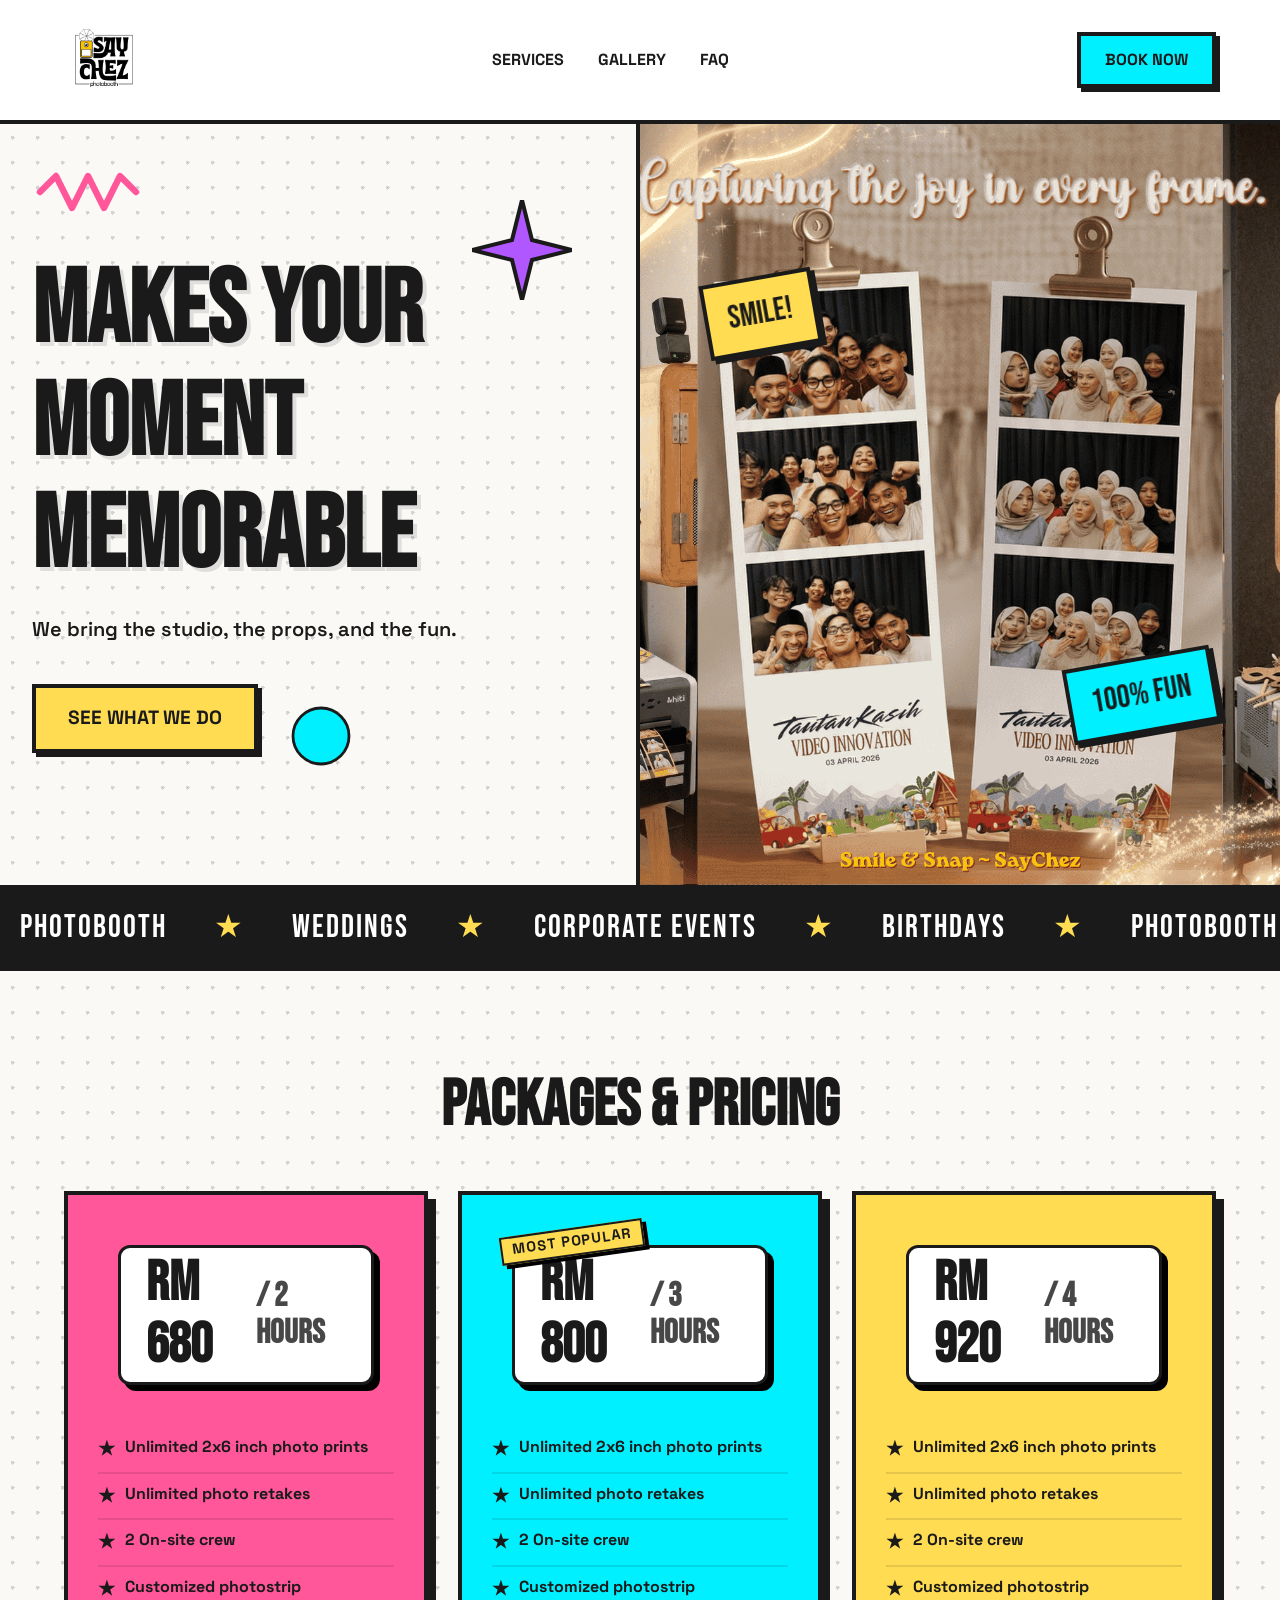
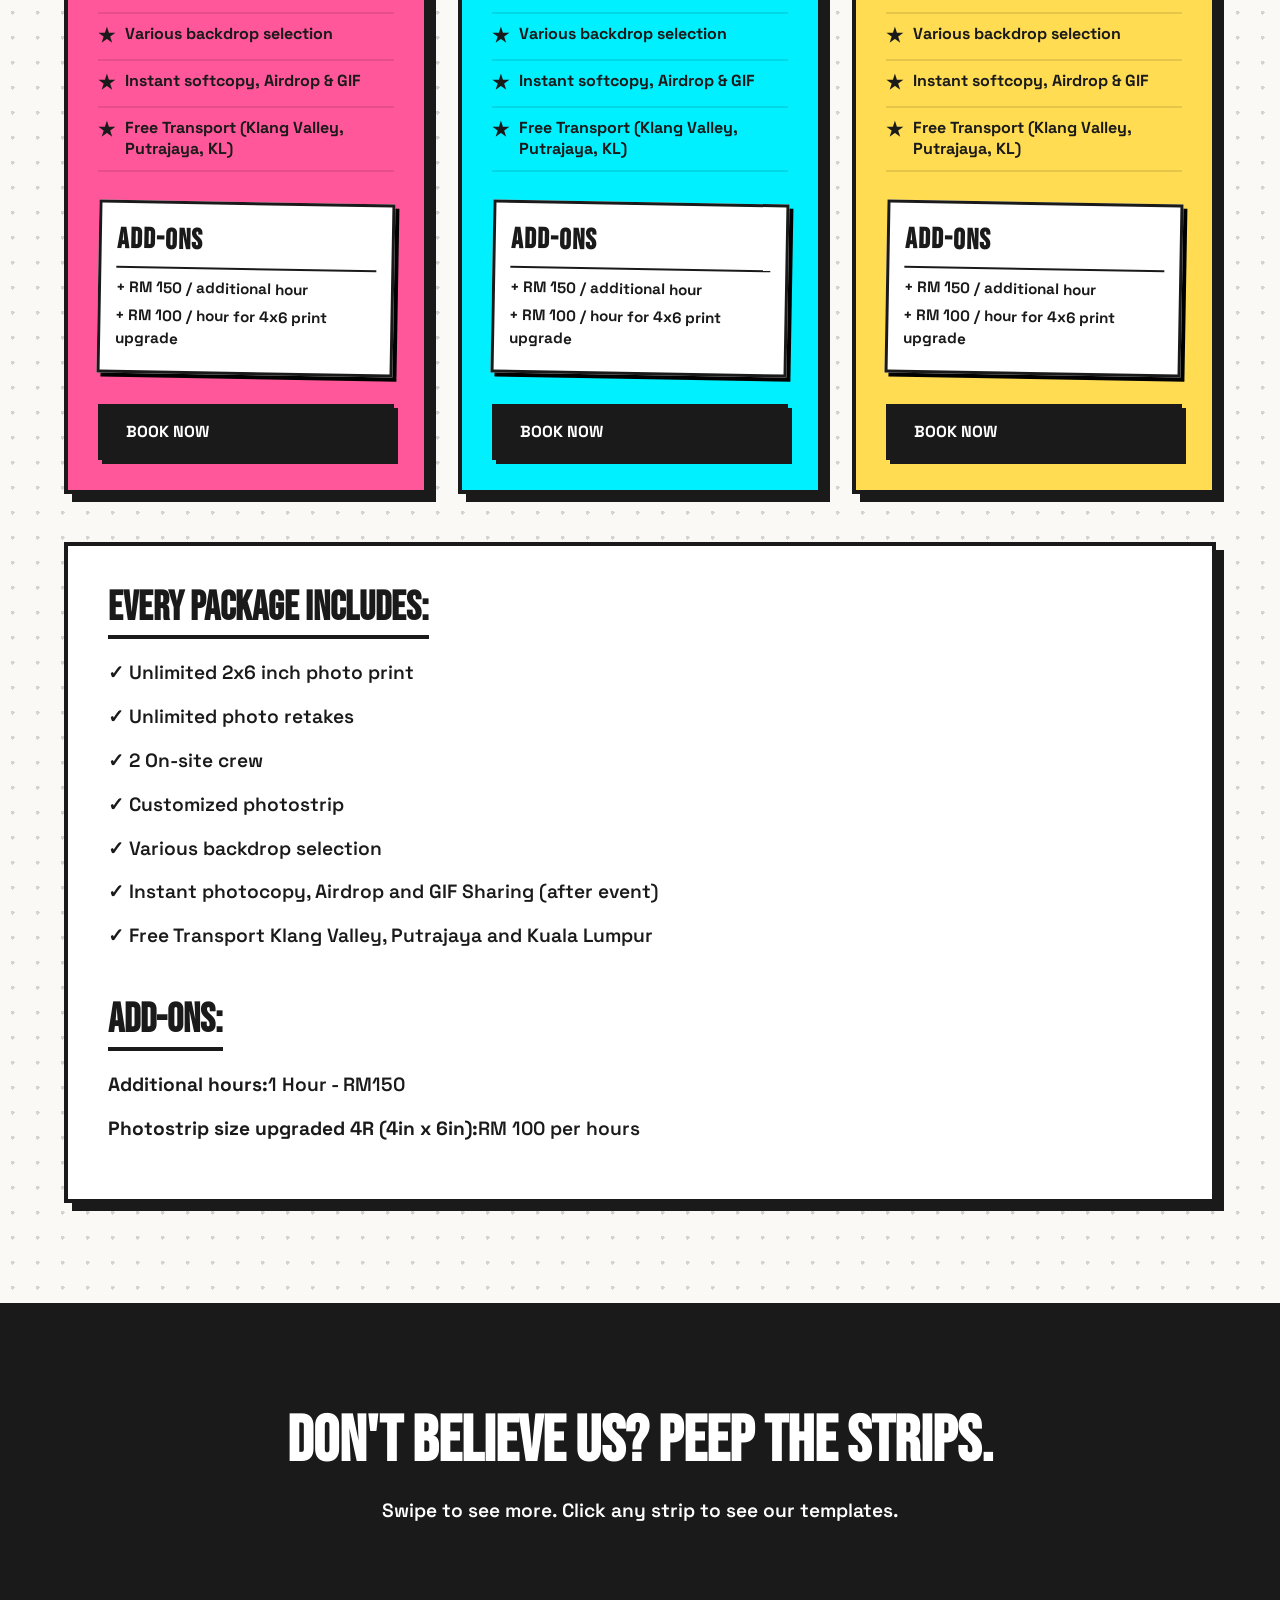
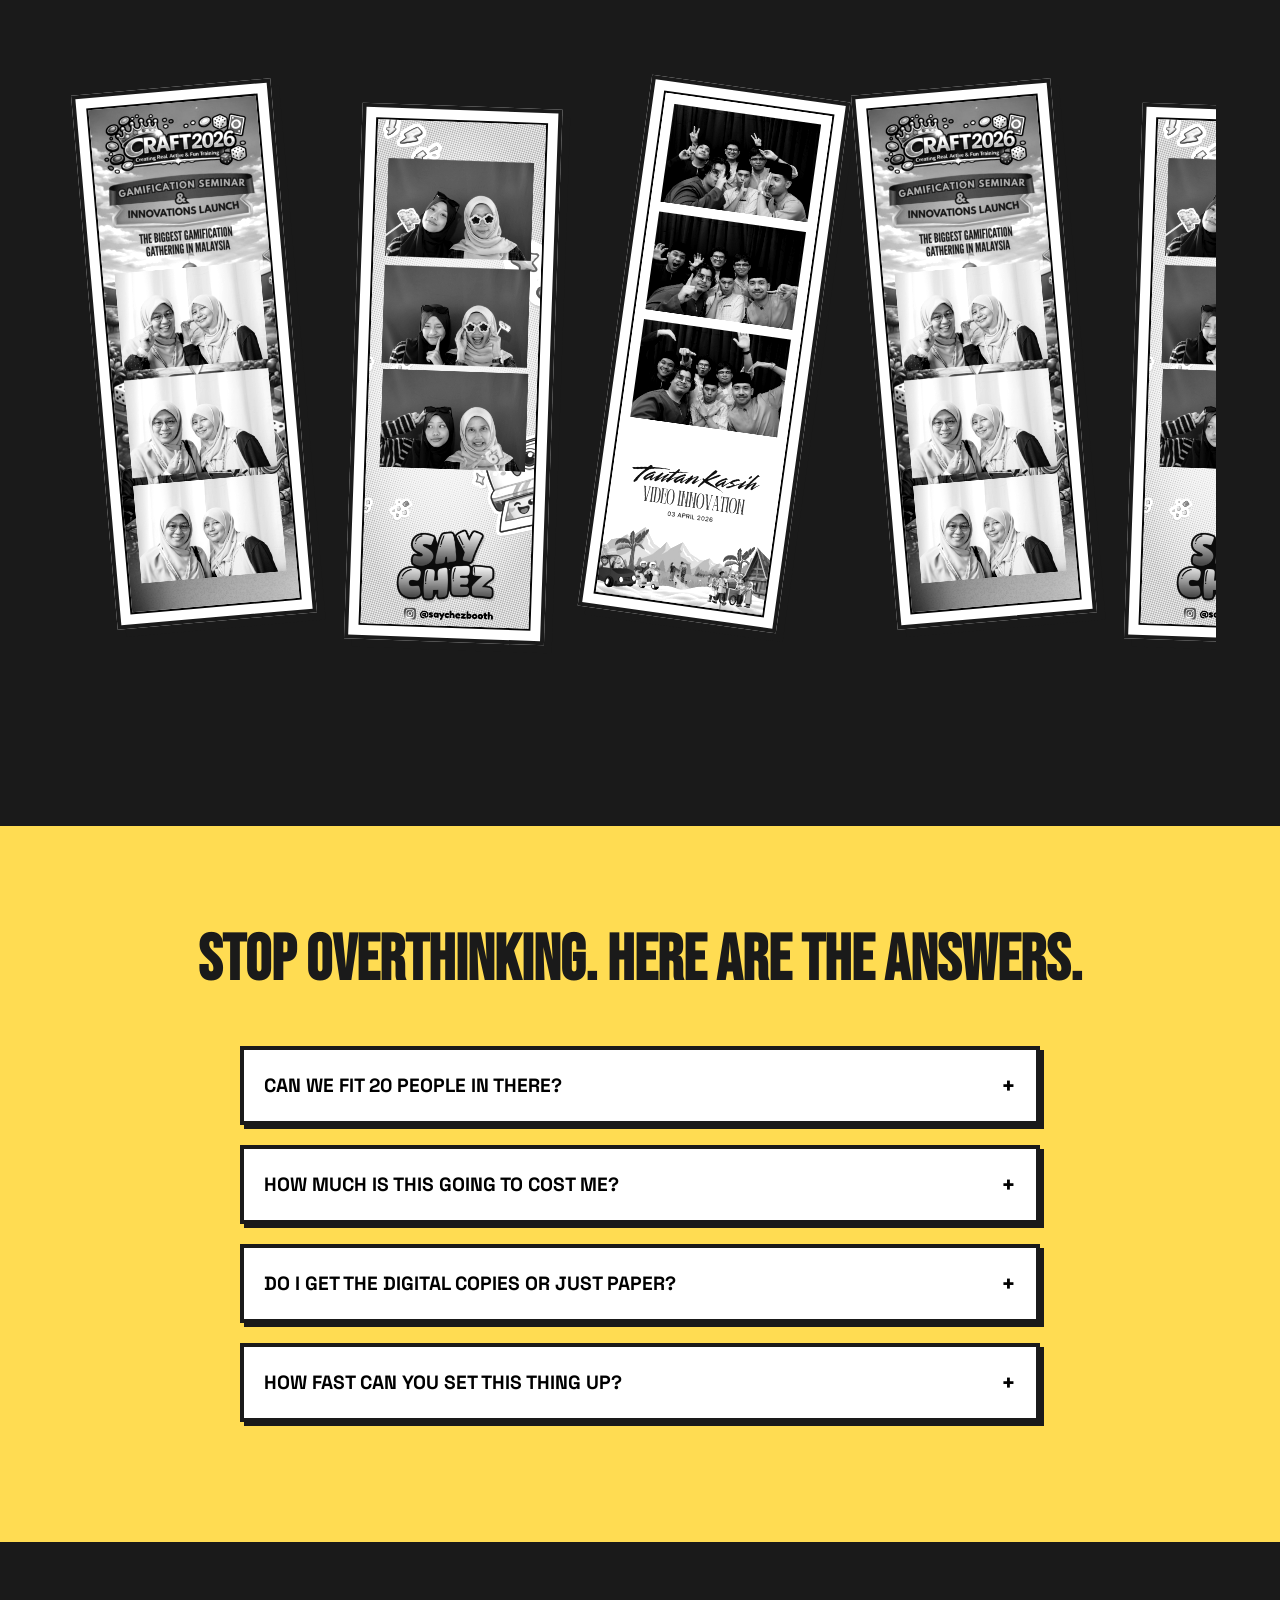
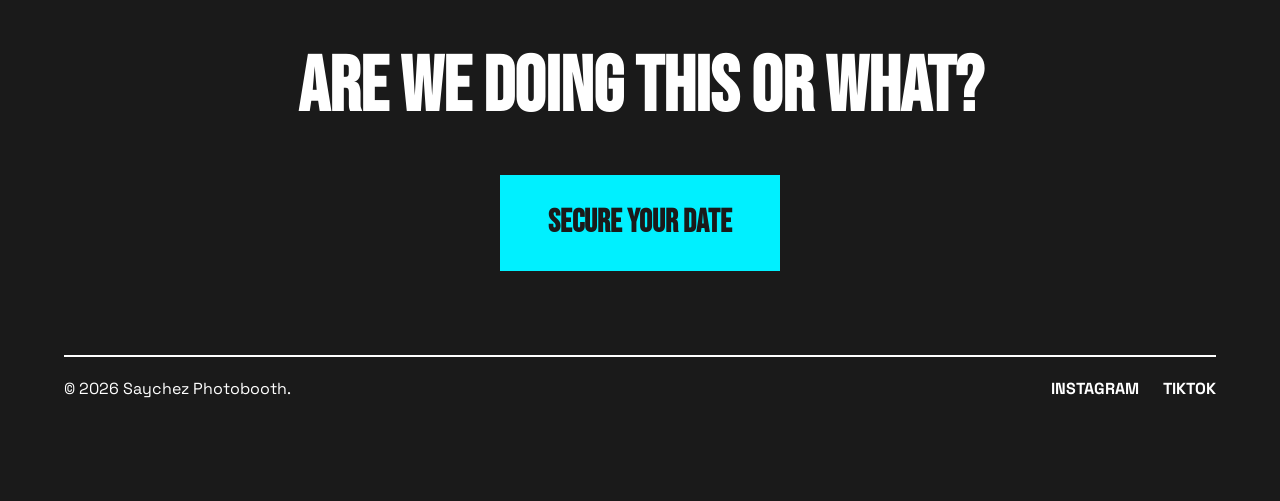
==== index.html @ a70ec05f "Add root index redirect for Netlify" ====
<!DOCTYPE html>
<html lang="en">
<head>
    <meta charset="UTF-8">
    <!-- Immediately redirects visitors to the portfolio folder -->
    <meta http-equiv="refresh" content="0; url=portfolio/index.html">
    <title>Saychez Photobooth</title>
</head>
<body>
    <script>
        // Fallback JavaScript redirect
        window.location.replace("portfolio/index.html");
    </script>
    <p>Redirecting to <a href="portfolio/index.html">Portfolio</a>...</p>
</body>
</html>
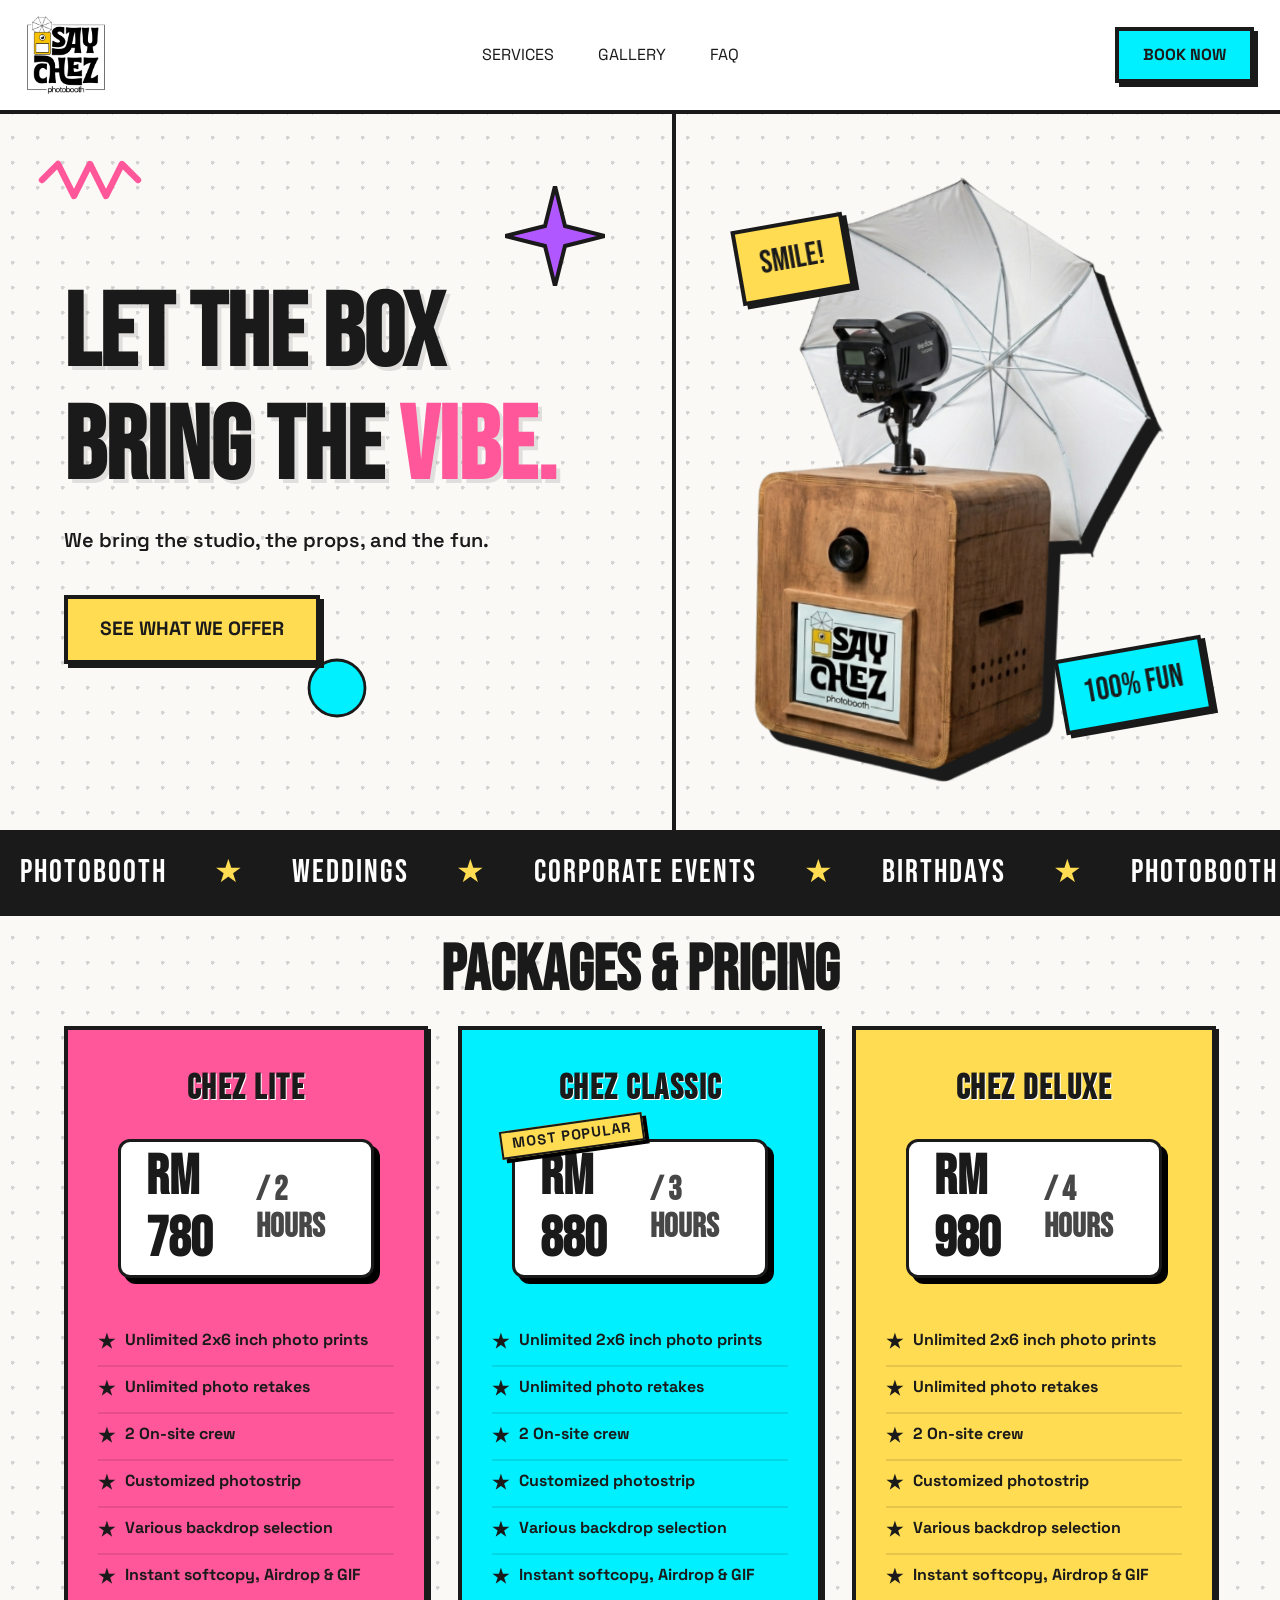
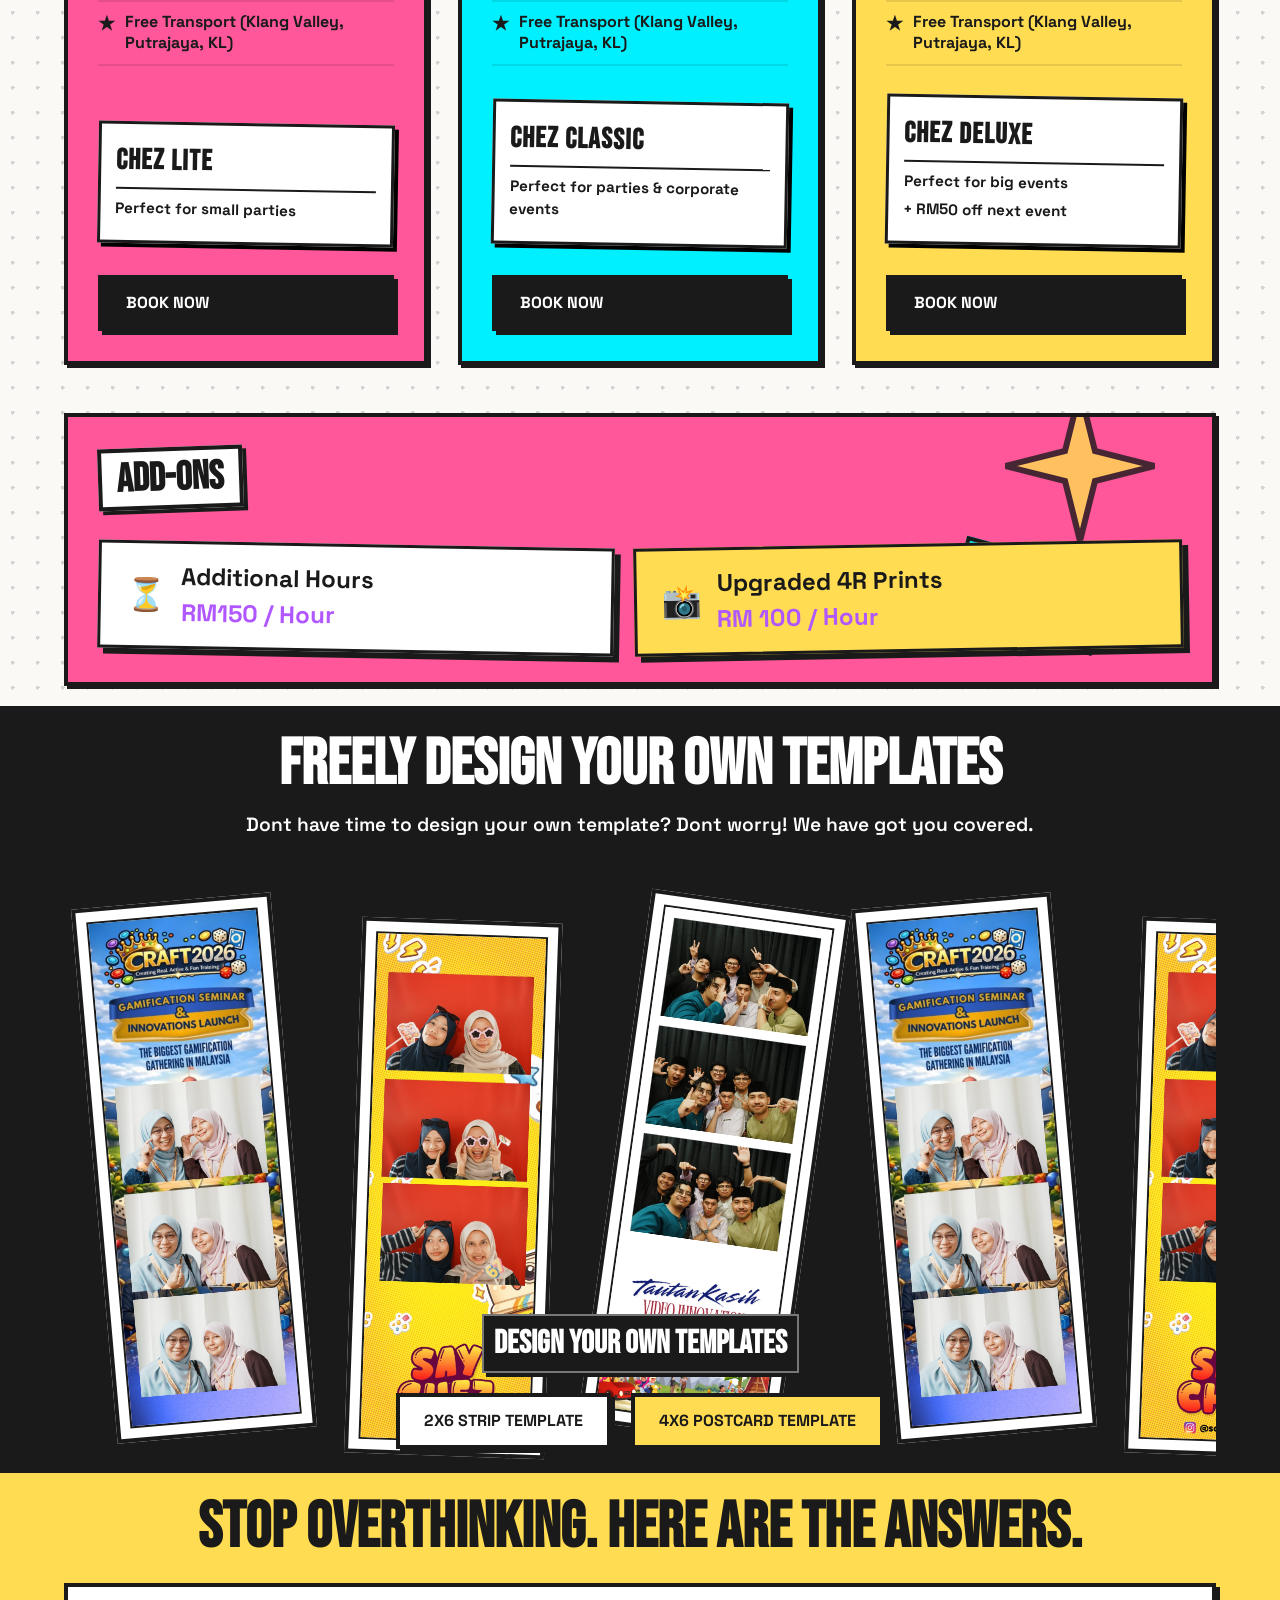
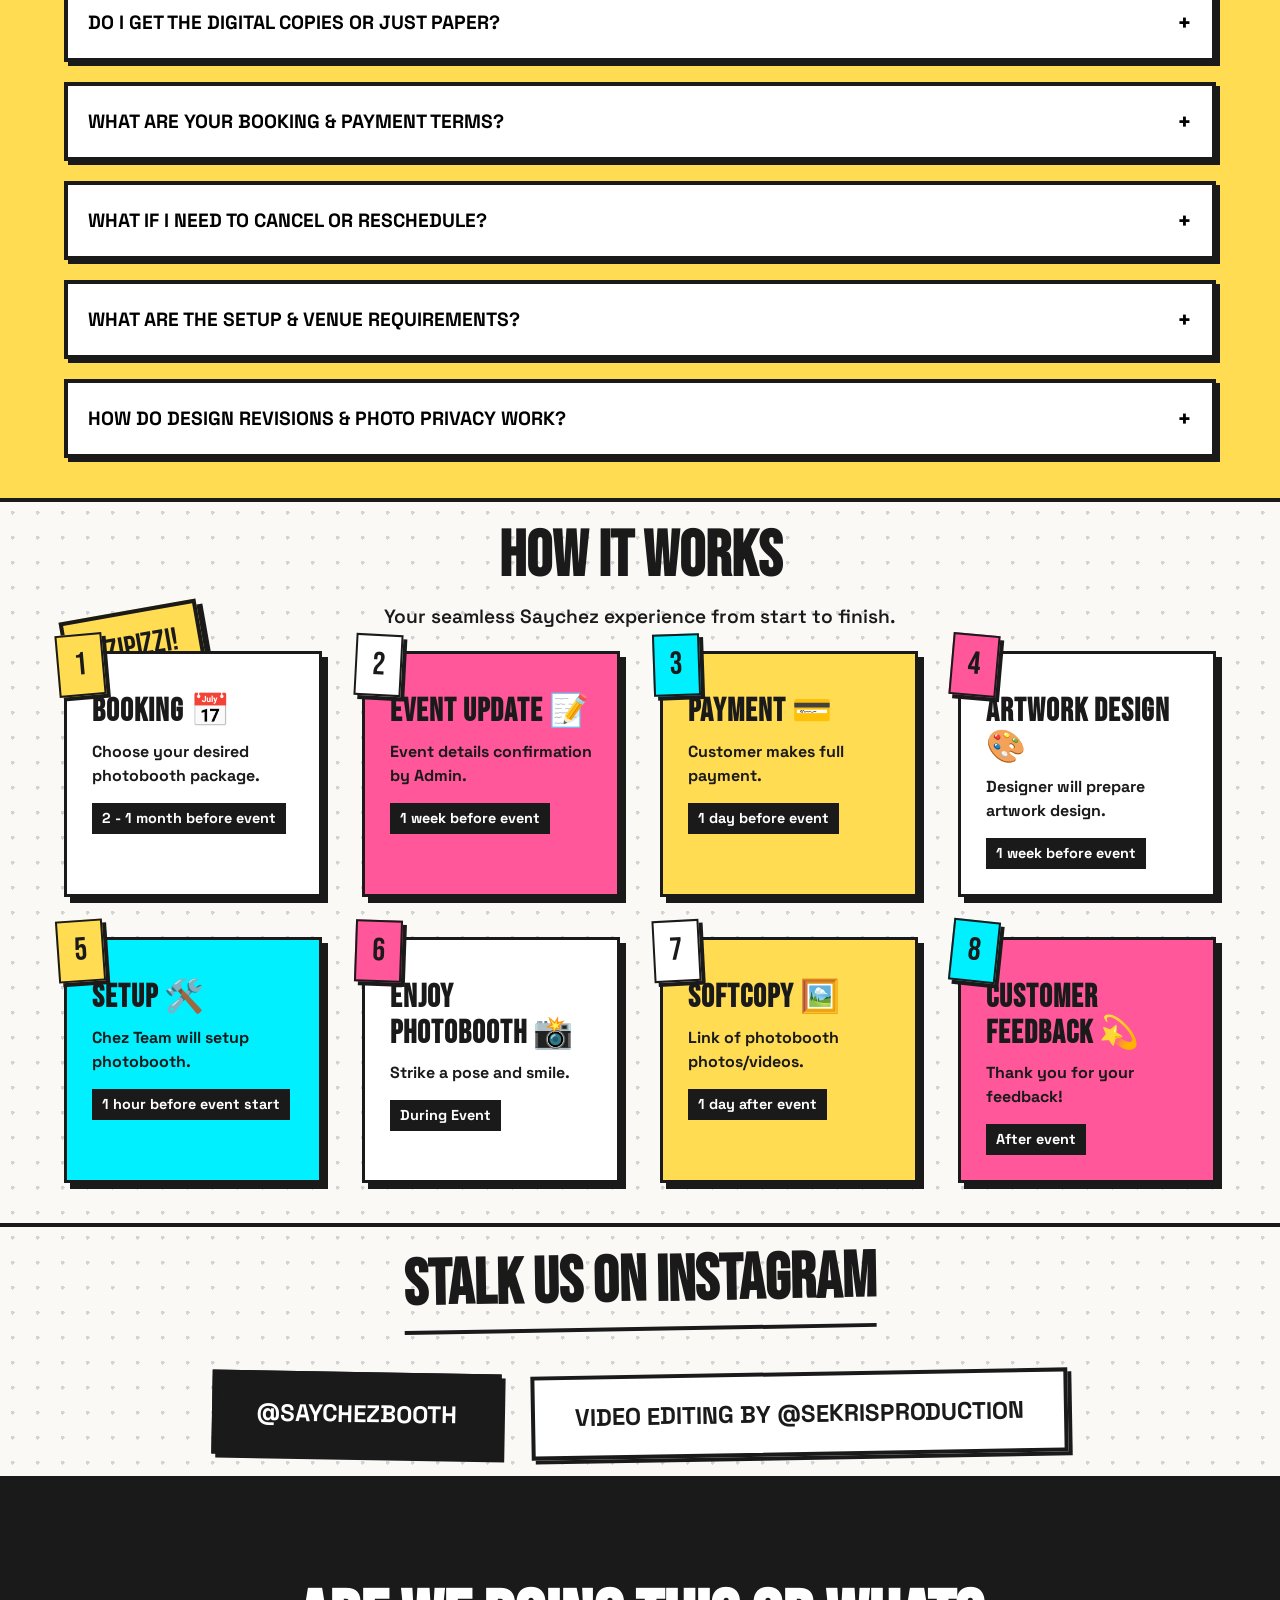
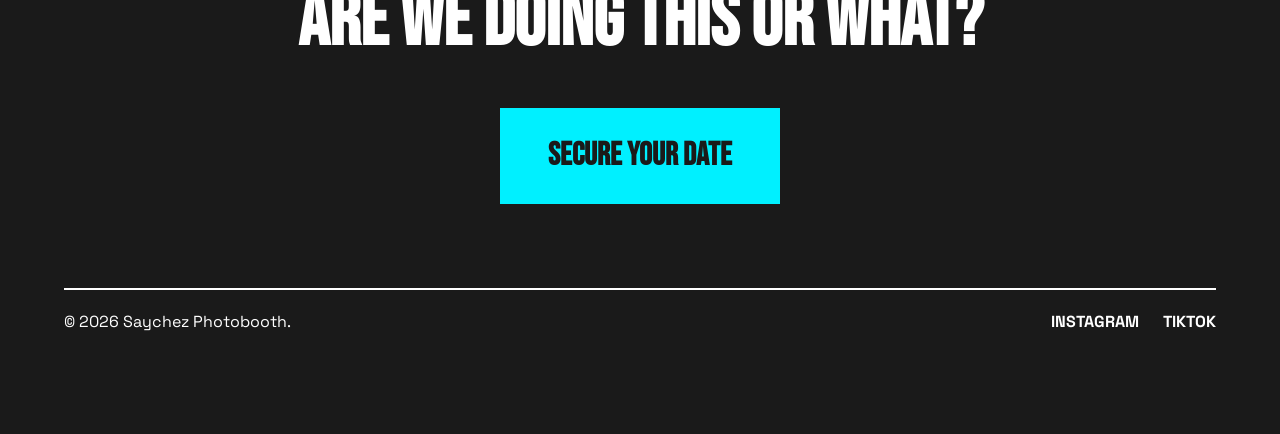
==== commit 929b4231: "Rename packages to Chez Lite/Classic/Deluxe, move portfolio to root, and update form paths" ====
--- a/index.html
+++ b/index.html
@@ -1,16 +1,501 @@
 <!DOCTYPE html>
 <html lang="en">
+
 <head>
     <meta charset="UTF-8">
-    <!-- Immediately redirects visitors to the portfolio folder -->
-    <meta http-equiv="refresh" content="0; url=portfolio/index.html">
-    <title>Saychez Photobooth</title>
+    <meta name="viewport" content="width=device-width, initial-scale=1.0">
+    <title>Saychez&nbsp;Photobooth</title>
+    <meta name="description" content="Saychez Photobooth - We bring the main character energy to your events.">
+    <link rel="stylesheet" href="styles.css">
+    <link rel="preconnect" href="https://fonts.googleapis.com">
+    <link rel="preconnect" href="https://fonts.gstatic.com" crossorigin>
+    <link href="https://fonts.googleapis.com/css2?family=Space+Grotesk:wght@400;600;700&family=Bebas+Neue&display=swap"
+        rel="stylesheet">
 </head>
+
 <body>
-    <script>
-        // Fallback JavaScript redirect
-        window.location.replace("portfolio/index.html");
-    </script>
-    <p>Redirecting to <a href="portfolio/index.html">Portfolio</a>...</p>
+
+    <!-- NAV -->
+    <nav class="navbar">
+        <a href="index.html" class="logo-link">
+            <img src="form/saychezlogo.png" alt="Saychez Logo" class="logo-img" style="width: 80px; height: auto;">
+        </a>
+        <div class="nav-links">
+            <a href="#services">SERVICES</a>
+            <a href="#gallery">GALLERY</a>
+            <a href="#faq">FAQ</a>
+        </div>
+        <a href="form/" class="btn btn-primary">BOOK NOW</a>
+    </nav>
+
+    <!-- HERO -->
+    <header class="hero">
+        <div class="hero-content">
+            <!-- Animated Vector Shapes -->
+            <svg class="floating-shape shape-star" viewBox="0 0 100 100" xmlns="http://www.w3.org/2000/svg">
+                <path d="M50 0 L60 40 L100 50 L60 60 L50 100 L40 60 L0 50 L40 40 Z" fill="#b057ff" stroke="#1a1a1a"
+                    stroke-width="4" />
+            </svg>
+            <svg class="floating-shape shape-circle" viewBox="0 0 100 100" xmlns="http://www.w3.org/2000/svg">
+                <circle cx="50" cy="50" r="40" fill="#00f0ff" stroke="#1a1a1a" stroke-width="4" />
+            </svg>
+            <svg class="floating-shape shape-zigzag" viewBox="0 0 150 50" xmlns="http://www.w3.org/2000/svg">
+                <path d="M10 25 L30 5 L50 45 L70 5 L90 45 L110 5 L130 25" fill="none" stroke="#ff579a" stroke-width="8"
+                    stroke-linejoin="round" stroke-linecap="round" />
+            </svg>
+
+            <h1 class="hero-title">LET THE BOX BRING THE <span style="color: var(--pink);">VIBE.</span></h1>
+            <p class="hero-subtitle">We bring the studio, the props, and the fun.</p>
+            <a href="#services" class="btn btn-large btn-yellow">SEE WHAT WE OFFER</a>
+        </div>
+        <div class="hero-image-container">
+            <img src="hero-booth.png?v=5" alt="Saychez Photobooth" class="hero-img">
+            <div class="sticker sticker-1">SMILE!</div>
+            <div class="sticker sticker-2">100% FUN</div>
+        </div>
+    </header>
+
+    <!-- MARQUEE -->
+    <div class="marquee-container">
+        <div class="marquee-track">
+            <span>PHOTOBOOTH</span>
+            <span class="star">★</span>
+            <span>WEDDINGS</span>
+            <span class="star">★</span>
+            <span>CORPORATE EVENTS</span>
+            <span class="star">★</span>
+            <span>BIRTHDAYS</span>
+            <span class="star">★</span>
+            <span>PHOTOBOOTH</span>
+            <span class="star">★</span>
+            <span>WEDDINGS</span>
+            <span class="star">★</span>
+            <span>CORPORATE EVENTS</span>
+            <span class="star">★</span>
+            <span>BIRTHDAYS</span>
+            <span class="star">★</span>
+        </div>
+    </div>
+
+    <!-- SERVICES -->
+    <section id="services" class="section">
+        <h2 class="section-title">PACKAGES & PRICING</h2>
+        <div class="services-grid">
+
+            <div class="card card-pink card-package reveal">
+                <div class="package-header" style="justify-content: center; flex-direction: column; align-items: center; margin-top: 10px;">
+                    <h3 style="font-family: 'Bebas Neue', sans-serif; font-size: 2.2rem; letter-spacing: 1.5px; margin-bottom: 10px; color: var(--black); text-shadow: 1px 1px 0px var(--white); text-transform: uppercase;">CHEZ LITE</h3>
+                    <h2 class="price">RM 780 <span style="font-size: 0.6em; opacity: 0.8;">/ 2 HOURS</span></h2>
+                </div>
+
+                <ul class="package-features">
+
+                    <li>Unlimited 2x6 inch photo prints</li>
+                    <li>Unlimited photo retakes</li>
+                    <li>2 On-site crew</li>
+                    <li>Customized photostrip</li>
+                    <li>Various backdrop selection</li>
+                    <li>Instant softcopy, Airdrop & GIF</li>
+                    <li>Free Transport (Klang Valley, Putrajaya, KL)</li>
+                </ul>
+                <!-- <div class="package-addons">
+                    <strong>ADD-ONS</strong>
+                    <span>+ RM 150 / additional hour</span>
+                    <span>+ RM 100 / hour for 4x6 print upgrade</span>
+                </div> -->
+                <div class="package-addons">
+                    <strong>Chez Lite</strong>
+                    <span>Perfect for small parties</span>
+                </div>
+                <a href="form/" class="btn btn-black mt-auto">BOOK NOW</a>
+            </div>
+            <div class="card card-cyan card-package reveal" style="transition-delay: 0.1s;">
+                <div class="package-header" style="justify-content: center; flex-direction: column; align-items: center; margin-top: 10px;">
+                    <h3 style="font-family: 'Bebas Neue', sans-serif; font-size: 2.2rem; letter-spacing: 1.5px; margin-bottom: 10px; color: var(--black); text-shadow: 1px 1px 0px var(--white); text-transform: uppercase;">CHEZ CLASSIC</h3>
+                    <h2 class="price">RM 880 <span style="font-size: 0.6em; opacity: 0.8;">/ 3 HOURS</span><span
+                            class="popular-badge">MOST POPULAR</span></h2>
+                </div>
+                <ul class="package-features">
+                    <li>Unlimited 2x6 inch photo prints</li>
+                    <li>Unlimited photo retakes</li>
+                    <li>2 On-site crew</li>
+                    <li>Customized photostrip</li>
+                    <li>Various backdrop selection</li>
+                    <li>Instant softcopy, Airdrop & GIF</li>
+                    <li>Free Transport (Klang Valley, Putrajaya, KL)</li>
+                </ul>
+                <div class="package-addons">
+                    <strong>Chez Classic</strong>
+                    <span>Perfect for parties & corporate events</span>
+                </div>
+                <a href="form/" class="btn btn-black mt-auto">BOOK NOW</a>
+            </div>
+            <div class="card card-yellow card-package reveal" style="transition-delay: 0.2s;">
+                <div class="package-header" style="justify-content: center; flex-direction: column; align-items: center; margin-top: 10px;">
+                    <h3 style="font-family: 'Bebas Neue', sans-serif; font-size: 2.2rem; letter-spacing: 1.5px; margin-bottom: 10px; color: var(--black); text-shadow: 1px 1px 0px var(--white); text-transform: uppercase;">CHEZ DELUXE</h3>
+                    <h2 class="price">RM 980 <span style="font-size: 0.6em; opacity: 0.8;">/ 4 HOURS</span></h2>
+                </div>
+                <ul class="package-features">
+                    <li>Unlimited 2x6 inch photo prints</li>
+                    <li>Unlimited photo retakes</li>
+                    <li>2 On-site crew</li>
+                    <li>Customized photostrip</li>
+                    <li>Various backdrop selection</li>
+                    <li>Instant softcopy, Airdrop & GIF</li>
+                    <li>Free Transport (Klang Valley, Putrajaya, KL)</li>
+                </ul>
+                <div class="package-addons">
+                    <strong>Chez Deluxe</strong>
+                    <span>Perfect for big events</span>
+                    <span>+ RM50 off next event</span>
+                </div>
+                <a href="form/" class="btn btn-black mt-auto">BOOK NOW</a>
+            </div>
+        </div>
+
+        <div class="addons-container mt-5 reveal"
+            style="display: flex; align-items: center; justify-content: space-between; background-color: var(--pink); border: var(--border); box-shadow: var(--shadow); padding: 30px; position: relative; overflow: hidden; flex-wrap: wrap; gap: 20px;">
+
+            <!-- Animated shape in the background -->
+            <svg class="floating-shape shape-star" viewBox="0 0 100 100" xmlns="http://www.w3.org/2000/svg"
+                style="opacity: 0.8; top: -10%; right: 5%; width: 150px; height: 150px;">
+                <path d="M50 0 L60 40 L100 50 L60 60 L50 100 L40 60 L0 50 L40 40 Z" fill="var(--yellow)"
+                    stroke="var(--black)" stroke-width="4" />
+            </svg>
+
+            <div style="position: relative; z-index: 2; width: 100%;">
+                <h3 class="box-title"
+                    style="margin-top: 0; background-color: var(--white); transform: rotate(-2deg); padding: 5px 15px; border: var(--border); box-shadow: var(--shadow-sm);">
+                    ADD-ONS</h3>
+
+                <div style="display: flex; flex-wrap: wrap; gap: 20px; margin-top: 30px;">
+                    <div
+                        style="font-size: 1.5rem; background: var(--white); border: 3px solid var(--black); padding: 15px 25px; box-shadow: 6px 6px 0 var(--black); transform: rotate(1deg); display: flex; align-items: center; gap: 15px; flex-grow: 1;">
+                        <span style="font-size: 2rem;">⏳</span>
+                        <div>
+                            <strong style="display: block;">Additional Hours</strong>
+                            <span style="font-weight: 700; color: var(--purple);">RM150 / Hour</span>
+                        </div>
+                    </div>
+                    <div
+                        style="font-size: 1.5rem; background: var(--yellow); border: 3px solid var(--black); padding: 15px 25px; box-shadow: 6px 6px 0 var(--black); transform: rotate(-1deg); display: flex; align-items: center; gap: 15px; flex-grow: 1;">
+                        <span style="font-size: 2rem;">📸</span>
+                        <div>
+                            <strong style="display: block;">Upgraded 4R Prints</strong>
+                            <span style="font-weight: 700; color: var(--purple);">RM 100 / Hour</span>
+                        </div>
+                    </div>
+                </div>
+            </div>
+
+            <!-- Bouncing Sticker -->
+            <div class="sticker"
+                style="position: absolute; right: 10%; bottom: 20%; transform: rotate(15deg); animation: floatUp 3s ease-in-out infinite alternate, stickerPop 10s ease-in-out infinite alternate; background-color: var(--cyan); box-shadow: 8px 8px 0 var(--black);">
+                LEVEL UP!</div>
+        </div>
+    </section>
+
+
+    <!-- GALLERY -->
+    <section id="gallery" class="section bg-black text-white">
+        <h2 class="section-title text-white reveal">Freely Design Your Own Templates</h2>
+        <p class="section-subtitle text-white reveal" style="transition-delay: 0.1s;">Dont have time to design your own
+            template? Dont worry! We have got you covered.</p>
+
+        <div class="gallery-carousel-wrapper reveal" style="transition-delay: 0.2s;">
+            <div class="strip-carousel-track">
+                <!-- Group 1 -->
+                <div class="strip-gallery strip-carousel">
+                    <div class="animated-strip strip-tilt-left">
+                        <img src="stripimage/20260207_153747670.jpg" class="strip-image" alt="Saychez Strip 1">
+                    </div>
+                    <div class="animated-strip strip-center">
+                        <img src="stripimage/20260402_161624257.jpg" class="strip-image" alt="Saychez Strip 2">
+                    </div>
+                    <div class="animated-strip strip-tilt-right">
+                        <img src="stripimage/20260403_173434101.jpg" class="strip-image" alt="Saychez Strip 3">
+                    </div>
+                    <div class="animated-strip strip-tilt-left">
+                        <img src="stripimage/20260207_153747670.jpg" class="strip-image" alt="Saychez Strip 4">
+                    </div>
+                    <div class="animated-strip strip-center">
+                        <img src="stripimage/20260402_161624257.jpg" class="strip-image" alt="Saychez Strip 5">
+                    </div>
+                </div>
+                <!-- Group 2 (Clone for Infinite Loop) -->
+                <div class="strip-gallery strip-carousel" aria-hidden="true">
+                    <div class="animated-strip strip-tilt-left">
+                        <img src="stripimage/20260207_153747670.jpg" class="strip-image" alt="Saychez Strip 1">
+                    </div>
+                    <div class="animated-strip strip-center">
+                        <img src="stripimage/20260402_161624257.jpg" class="strip-image" alt="Saychez Strip 2">
+                    </div>
+                    <div class="animated-strip strip-tilt-right">
+                        <img src="stripimage/20260403_173434101.jpg" class="strip-image" alt="Saychez Strip 4x6">
+                    </div>
+                    <div class="animated-strip strip-tilt-left">
+                        <img src="stripimage/20260207_153747670.jpg" class="strip-image" alt="Saychez Strip 4">
+                    </div>
+                    <div class="animated-strip strip-center">
+                        <img src="stripimage/20260402_161624257.jpg" class="strip-image" alt="Saychez Strip 5">
+                    </div>
+                </div>
+            </div>
+        </div>
+
+        <div class="template-links-container reveal" style="text-align: center; margin-top: -200px;">
+            <h3
+                style="background-color: var(--black); color: var(--white); padding: 10px 10px; display: inline-block; border: 2px solid var(--semi-transparent-grey); box-shadow: var(--shadow-sm); margin-bottom: 20px; margin-top: -200px; font-size: 2rem; position: relative; z-index: 10;">
+                DESIGN YOUR OWN TEMPLATES</h3>
+            <div class="template-buttons-wrapper">
+                <a href="https://canva.link/zuhcegfe1m16p6a" target="_blank" class="btn btn-white hover-cyan">2x6 STRIP
+                    TEMPLATE</a>
+                <a href="https://canva.link/iob000kvha3b793" target="_blank" class="btn btn-yellow hover-pink">4x6
+                    POSTCARD
+                    TEMPLATE</a>
+            </div>
+        </div>
+    </section>
+
+
+
+    <!-- FAQ -->
+    <section id="faq" class="section bg-yellow">
+        <h2 class="section-title reveal">STOP OVERTHINKING. HERE ARE THE ANSWERS.</h2>
+        <div class="faq-container">
+        </div>
+        <div class="faq-item reveal" style="transition-delay: 0.3s;">
+            <button class="faq-question">DO I GET THE DIGITAL COPIES OR JUST PAPER?</button>
+            <div class="faq-answer">
+                <p>Both! You get instant physical prints at the event, and within 24 hours we send you a link to a
+                    full digital gallery of every shot taken.</p>
+            </div>
+        </div>
+
+        <!-- T&C additions -->
+        <div class="faq-item reveal">
+            <button class="faq-question">WHAT ARE YOUR BOOKING & PAYMENT TERMS?</button>
+            <div class="faq-answer">
+                <ul>
+                    <li style="margin-bottom: 10px;">A 30% deposit is required from the total invoice/quotation.</li>
+                    <li style="margin-bottom: 10px;">Remaining balance must be paid in full a day before the event.</li>
+                    <li style="margin-bottom: 10px;">For any booking with no deposit (Company/Government
+                        Agency/Organization etc), only the Purchase Order issued will be considered as acceptance of the
+                        event.</li>
+                    <li style="margin-bottom: 10px;">Payment can be made via Maybank account / QR Pay / Cash.</li>
+                </ul>
+            </div>
+        </div>
+
+        <div class="faq-item reveal">
+            <button class="faq-question">WHAT IF I NEED TO CANCEL OR RESCHEDULE?</button>
+            <div class="faq-answer">
+                <p style="margin-bottom: 10px;">Event dates can be rescheduled based on our availability. If we are
+                    fully booked on your new date, we offer two options: a refund or holding the deposit for a future
+                    event. However, if you cancel the booking entirely, the deposit will be forfeited and is
+                    non-refundable.</p>
+                <p style="margin-bottom: 10px;">Refunds can only be made if the event cancellation is from SayChez.
+                    Since we generally do not refund, all bookings made are given a one (1) year extended period for a
+                    future event.</p>
+            </div>
+        </div>
+
+        <div class="faq-item reveal">
+            <button class="faq-question">WHAT ARE THE SETUP & VENUE REQUIREMENTS?</button>
+            <div class="faq-answer">
+                <ul>
+                    <li style="margin-bottom: 10px;">Our team will arrive approximately 30 minutes to 1 hour before the
+                        event starts for setup.</li>
+                    <li style="margin-bottom: 10px;">The client is responsible for providing a suitable power source,
+                        and a safe, clear space for the photobooth.</li>
+                    <li style="margin-bottom: 10px;">For outdoor venues (gardens, open spaces, etc.), a canopy or
+                        shelter must be provided by the client. Natural lighting and weather conditions may affect photo
+                        quality.</li>
+                    <li style="margin-bottom: 10px;">In case of rain or unsafe weather: The photobooth will be stopped
+                        immediately to protect our equipment, and full payment will still apply as per the invoice.</li>
+                    <li style="margin-bottom: 10px;">There is a charge of RM1.50 per KM for outside Klang Valley,
+                        Putrajaya, and Kuala Lumpur.</li>
+                </ul>
+            </div>
+        </div>
+
+        <div class="faq-item reveal">
+            <button class="faq-question">HOW DO DESIGN REVISIONS & PHOTO PRIVACY WORK?</button>
+            <div class="faq-answer">
+                <p style="margin-bottom: 10px;"><strong>Design & Theme:</strong> We will provide each client with up to
+                    two (2) rounds of design revisions only. The third (3rd) round may have a price involved to it, RM20
+                    will charge accordingly.</p>
+                <p style="margin-bottom: 10px;"><strong>Photos & Media Usage:</strong> All photos, GIFs, and digital
+                    content captured belong to the client and event guests. SayChez may use selected photos for social
+                    media content. If you prefer not to have your event photos used, simply let us know.</p>
+            </div>
+        </div>
+        </div>
+    </section>
+
+    <!-- CUSTOMER JOURNEY -->
+    <section id="journey" class="section bg-cyan" style="position: relative; overflow: hidden;">
+        <!-- Bouncing Sticker for Motion -->
+        <div class="sticker"
+            style="position: absolute; left: 5%; top: 15%; transform: rotate(-10deg); animation: floatUp 4s ease-in-out infinite alternate; background-color: var(--yellow); box-shadow: 6px 6px 0 var(--black); z-index: 0;">
+            IZZIPIZZI!</div>
+
+        <h2 class="section-title reveal" style="position: relative; z-index: 1;">HOW IT WORKS</h2>
+        <p class="section-subtitle reveal" style="position: relative; z-index: 1;">Your seamless Saychez experience from
+            start to finish.</p>
+
+        <div class="journey-grid reveal">
+
+            <div class="journey-card"
+                style="background: var(--white); border: 3px solid var(--black); padding: 25px; box-shadow: 6px 6px 0 var(--black); position: relative;">
+                <div
+                    style="position: absolute; top: -20px; left: -10px; background: var(--yellow); border: 2px solid var(--black); font-family: 'Bebas Neue', sans-serif; font-size: 2rem; padding: 5px 15px; box-shadow: 4px 4px 0 var(--black); transform: rotate(-5deg);">
+                    1</div>
+                <h3
+                    style="font-family: 'Bebas Neue', sans-serif; font-size: 2rem; margin-top: 15px; margin-bottom: 10px; letter-spacing: 1px;">
+                    BOOKING 📅 </h3>
+                <p style="font-weight: 700; margin-bottom: 15px;">Choose your desired photobooth package.</p>
+                <div
+                    style="background: var(--black); color: var(--white); display: inline-block; padding: 5px 10px; font-size: 0.9rem; font-weight: 700;">
+                    2 - 1 month before event</div>
+            </div>
+
+            <div class="journey-card"
+                style="background: var(--pink); border: 3px solid var(--black); padding: 25px; box-shadow: 6px 6px 0 var(--black); position: relative;">
+                <div
+                    style="position: absolute; top: -20px; left: -10px; background: var(--white); border: 2px solid var(--black); font-family: 'Bebas Neue', sans-serif; font-size: 2rem; padding: 5px 15px; box-shadow: 4px 4px 0 var(--black); transform: rotate(3deg);">
+                    2</div>
+                <h3
+                    style="font-family: 'Bebas Neue', sans-serif; font-size: 2rem; margin-top: 15px; margin-bottom: 10px; letter-spacing: 1px;">
+                    EVENT UPDATE 📝</h3>
+                <p style="font-weight: 700; margin-bottom: 15px;">Event details confirmation by Admin.</p>
+                <div
+                    style="background: var(--black); color: var(--white); display: inline-block; padding: 5px 10px; font-size: 0.9rem; font-weight: 700;">
+                    1 week before event</div>
+            </div>
+
+            <div class="journey-card"
+                style="background: var(--yellow); border: 3px solid var(--black); padding: 25px; box-shadow: 6px 6px 0 var(--black); position: relative;">
+                <div
+                    style="position: absolute; top: -20px; left: -10px; background: var(--cyan); border: 2px solid var(--black); font-family: 'Bebas Neue', sans-serif; font-size: 2rem; padding: 5px 15px; box-shadow: 4px 4px 0 var(--black); transform: rotate(-2deg);">
+                    3</div>
+                <h3
+                    style="font-family: 'Bebas Neue', sans-serif; font-size: 2rem; margin-top: 15px; margin-bottom: 10px; letter-spacing: 1px;">
+                    PAYMENT 💳</h3>
+                <p style="font-weight: 700; margin-bottom: 15px;">Customer makes full payment.</p>
+                <div
+                    style="background: var(--black); color: var(--white); display: inline-block; padding: 5px 10px; font-size: 0.9rem; font-weight: 700;">
+                    1 day before event</div>
+            </div>
+
+            <div class="journey-card"
+                style="background: var(--white); border: 3px solid var(--black); padding: 25px; box-shadow: 6px 6px 0 var(--black); position: relative;">
+                <div
+                    style="position: absolute; top: -20px; left: -10px; background: var(--pink); border: 2px solid var(--black); font-family: 'Bebas Neue', sans-serif; font-size: 2rem; padding: 5px 15px; box-shadow: 4px 4px 0 var(--black); transform: rotate(5deg);">
+                    4</div>
+                <h3
+                    style="font-family: 'Bebas Neue', sans-serif; font-size: 2rem; margin-top: 15px; margin-bottom: 10px; letter-spacing: 1px;">
+                    ARTWORK DESIGN 🎨 </h3>
+                <p style="font-weight: 700; margin-bottom: 15px;">Designer will prepare artwork design.</p>
+                <div
+                    style="background: var(--black); color: var(--white); display: inline-block; padding: 5px 10px; font-size: 0.9rem; font-weight: 700;">
+                    1 week before event</div>
+            </div>
+
+            <div class="journey-card"
+                style="background: var(--cyan); border: 3px solid var(--black); padding: 25px; box-shadow: 6px 6px 0 var(--black); position: relative;">
+                <div
+                    style="position: absolute; top: -20px; left: -10px; background: var(--yellow); border: 2px solid var(--black); font-family: 'Bebas Neue', sans-serif; font-size: 2rem; padding: 5px 15px; box-shadow: 4px 4px 0 var(--black); transform: rotate(-4deg);">
+                    5</div>
+                <h3
+                    style="font-family: 'Bebas Neue', sans-serif; font-size: 2rem; margin-top: 15px; margin-bottom: 10px; letter-spacing: 1px;">
+                    SETUP 🛠️</h3>
+                <p style="font-weight: 700; margin-bottom: 15px;">Chez Team will setup photobooth.</p>
+                <div
+                    style="background: var(--black); color: var(--white); display: inline-block; padding: 5px 10px; font-size: 0.9rem; font-weight: 700;">
+                    1 hour before event start</div>
+            </div>
+
+            <div class="journey-card"
+                style="background: var(--white); border: 3px solid var(--black); padding: 25px; box-shadow: 6px 6px 0 var(--black); position: relative;">
+                <div
+                    style="position: absolute; top: -20px; left: -10px; background: var(--pink); border: 2px solid var(--black); font-family: 'Bebas Neue', sans-serif; font-size: 2rem; padding: 5px 15px; box-shadow: 4px 4px 0 var(--black); transform: rotate(2deg);">
+                    6</div>
+                <h3
+                    style="font-family: 'Bebas Neue', sans-serif; font-size: 2rem; margin-top: 15px; margin-bottom: 10px; letter-spacing: 1px;">
+                    ENJOY PHOTOBOOTH 📸 </h3>
+                <p style="font-weight: 700; margin-bottom: 15px;">Strike a pose and smile.</p>
+                <div
+                    style="background: var(--black); color: var(--white); display: inline-block; padding: 5px 10px; font-size: 0.9rem; font-weight: 700;">
+                    During Event</div>
+            </div>
+
+            <div class="journey-card"
+                style="background: var(--yellow); border: 3px solid var(--black); padding: 25px; box-shadow: 6px 6px 0 var(--black); position: relative;">
+                <div
+                    style="position: absolute; top: -20px; left: -10px; background: var(--white); border: 2px solid var(--black); font-family: 'Bebas Neue', sans-serif; font-size: 2rem; padding: 5px 15px; box-shadow: 4px 4px 0 var(--black); transform: rotate(-3deg);">
+                    7</div>
+                <h3
+                    style="font-family: 'Bebas Neue', sans-serif; font-size: 2rem; margin-top: 15px; margin-bottom: 10px; letter-spacing: 1px;">
+                    SOFTCOPY 🖼️</h3>
+                <p style="font-weight: 700; margin-bottom: 15px;">Link of photobooth photos/videos.</p>
+                <div
+                    style="background: var(--black); color: var(--white); display: inline-block; padding: 5px 10px; font-size: 0.9rem; font-weight: 700;">
+                    1 day after event</div>
+            </div>
+
+            <div class="journey-card"
+                style="background: var(--pink); border: 3px solid var(--black); padding: 25px; box-shadow: 6px 6px 0 var(--black); position: relative;">
+                <div
+                    style="position: absolute; top: -20px; left: -10px; background: var(--cyan); border: 2px solid var(--black); font-family: 'Bebas Neue', sans-serif; font-size: 2rem; padding: 5px 15px; box-shadow: 4px 4px 0 var(--black); transform: rotate(6deg);">
+                    8</div>
+                <h3
+                    style="font-family: 'Bebas Neue', sans-serif; font-size: 2rem; margin-top: 15px; margin-bottom: 10px; letter-spacing: 1px;">
+                    CUSTOMER FEEDBACK 💫</h3>
+                <p style="font-weight: 700; margin-bottom: 15px;">Thank you for your feedback!</p>
+                <div
+                    style="background: var(--black); color: var(--white); display: inline-block; padding: 5px 10px; font-size: 0.9rem; font-weight: 700;">
+                    After event</div>
+            </div>
+
+        </div>
+    </section>
+
+    <!-- IG SECTION -->
+    <section class="section bg-pink">
+        <div style="text-align: center;">
+            <h2 class="section-title reveal"
+                style="border-bottom: 4px solid var(--black); display: inline-block; padding-bottom: 10px; margin-bottom: 40px; transform: rotate(-1deg);">
+                STALK US ON INSTAGRAM</h2>
+
+            <!-- <div class="reveal" style="margin-bottom: 50px; display: flex; justify-content: center;">
+                <iframe src="https://www.instagram.com/reel/DWsY60zEhW0/embed" width="350" height="500" frameborder="0" scrolling="no" allowtransparency="true" style="border: var(--border); box-shadow: var(--shadow); background: white;"></iframe>
+            </div> -->
+
+            <div class="reveal" style="display: flex; justify-content: center; gap: 30px; flex-wrap: wrap;">
+                <a href="https://www.instagram.com/saychezbooth" target="_blank" class="btn btn-black"
+                    style="padding: 20px 40px; font-size: 1.5rem; transform: rotate(1deg);">@SAYCHEZBOOTH</a>
+                <a href="https://www.instagram.com/sekrisproduction/" target="_blank" class="btn btn-white"
+                    style="padding: 20px 40px; font-size: 1.5rem; transform: rotate(-1deg);">VIDEO EDITING BY
+                    @SEKRISPRODUCTION</a>
+            </div>
+        </div>
+    </section>
+
+    <!-- FOOTER CTA -->
+    <footer class="footer">
+        <h2>ARE WE DOING THIS OR WHAT?</h2>
+        <a href="form/" class="btn btn-huge btn-primary">SECURE YOUR DATE</a>
+        <div class="footer-links">
+            <p>© 2026 Saychez Photobooth.</p>
+            <div class="socials">
+                <a href="https://www.instagram.com/saychezbooth" target="_blank">INSTAGRAM</a>
+                <a href="#">TIKTOK</a>
+            </div>
+        </div>
+    </footer>
+
+    <script src="script.js"></script>
 </body>
-</html>
+
+</html>
--- a/styles.css
+++ b/styles.css
@@ -0,0 +1,1266 @@
+/* NEO-BRUTALISM DESIGN SYSTEM */
+:root {
+    /* Colors */
+    --bg-color: #faf9f6;
+    --black: #1a1a1a;
+    --white: #ffffff;
+    --yellow: #ffdc52;
+    --pink: #ff579a;
+    --cyan: #00f0ff;
+    --purple: #b057ff;
+    --green: #00ff73;
+    --grey: #d4d4d4;
+    /* semi transparent */
+    --semi-transparent-grey: #d4d4d480;
+    --transparent: transparent;
+
+    /* Neobrutalism specs */
+    --border: 4px solid var(--black);
+    --shadow: 3px 3px 0px var(--black);
+    --shadow-hover: 12px 12px 0px var(--black);
+    --shadow-sm: 4px 4px 0px var(--black);
+}
+
+* {
+    margin: 0;
+    padding: 0;
+    box-sizing: border-box;
+}
+
+html {
+    scroll-behavior: smooth;
+    overflow-x: hidden;
+}
+
+body {
+    font-family: 'Space Grotesk', sans-serif;
+    background-color: var(--bg-color);
+    background-image: radial-gradient(var(--grey) 2px, transparent 2px);
+    background-size: 25px 25px;
+    color: var(--black);
+    line-height: 1.5;
+    overflow-x: hidden;
+}
+
+h1,
+h2,
+h3,
+h4,
+h5,
+h6 {
+    font-family: 'Bebas Neue', sans-serif;
+    text-transform: uppercase;
+    line-height: 1.1;
+}
+
+.text-white {
+    color: var(--white);
+}
+
+.bg-black {
+    background-color: var(--black);
+}
+
+.bg-yellow {
+    background-color: var(--yellow);
+}
+
+/* Buttons */
+.btn {
+    display: inline-block;
+    padding: 12px 24px;
+    font-family: 'Space Grotesk', sans-serif;
+    font-weight: 700;
+    text-transform: uppercase;
+    text-decoration: none;
+    color: var(--black);
+    background-color: var(--white);
+    border: var(--border);
+    box-shadow: var(--shadow-sm);
+    transition: all 0.2s ease;
+    cursor: pointer;
+}
+
+.btn:hover {
+    transform: translate(-4px, -4px);
+    box-shadow: var(--shadow);
+}
+
+.btn:active {
+    transform: translate(0, 0);
+    box-shadow: 0 0 0 var(--black);
+}
+
+.btn-primary {
+    background-color: var(--cyan);
+}
+
+.btn-yellow {
+    background-color: var(--yellow);
+}
+
+.btn-black {
+    background-color: var(--black);
+    color: var(--white);
+}
+
+.btn-primary:hover {
+    background-color: var(--pink);
+    color: var(--black);
+}
+
+.btn-yellow:hover {
+    background-color: var(--cyan);
+    color: var(--black);
+}
+
+.btn-black:hover {
+    background-color: var(--yellow);
+    color: var(--black);
+}
+
+.hover-cyan:hover {
+    background-color: var(--cyan) !important;
+    color: var(--black) !important;
+}
+
+.hover-pink:hover {
+    background-color: var(--pink) !important;
+    color: var(--black) !important;
+}
+
+.btn-large {
+    padding: 16px 32px;
+    font-size: 1.2rem;
+}
+
+.btn-huge {
+    padding: 24px 48px;
+    font-size: 2rem;
+    font-family: 'Bebas Neue', sans-serif;
+}
+
+/* Navbar */
+.navbar {
+    display: flex;
+    justify-content: space-between;
+    align-items: center;
+    padding: 15px 2%;
+    border-bottom: var(--border);
+    background-color: var(--white);
+    position: sticky;
+    top: 0;
+    z-index: 100;
+}
+
+.logo {
+    font-family: 'Bebas Neue', sans-serif;
+    font-size: 2.5rem;
+    font-weight: bold;
+}
+
+.nav-links a {
+    margin: 0 20px;
+    text-decoration: none;
+    color: var(--black);
+    font-weight: 100px;
+    border-bottom: 2px solid var(--transparent);
+    transition: border-color 0.2s;
+}
+
+.nav-links a:hover {
+    border-bottom: 2px solid var(--black);
+}
+
+/* Hero Section */
+.hero {
+    display: flex;
+    flex-direction: row;
+    min-height: 80vh;
+    border-bottom: var(--border);
+    position: relative;
+    overflow: visible;
+    /* let the image break out of the grid line */
+}
+
+.hero-content {
+    flex: 1;
+    padding: 5%;
+    display: flex;
+    flex-direction: column;
+    justify-content: center;
+    align-items: flex-start;
+    border-right: var(--border);
+    background-color: transparent;
+    position: relative;
+    overflow: hidden;
+    z-index: 1;
+}
+
+/* Floating Vector Shapes */
+.floating-shape {
+    position: absolute;
+    z-index: -1;
+}
+
+.shape-star {
+    width: 100px;
+    height: 100px;
+    top: 10%;
+    right: 10%;
+    animation: spin 8s linear infinite;
+}
+
+.shape-circle {
+    width: 70px;
+    height: 70px;
+    bottom: 15%;
+    left: 45%;
+    animation: floatUp 4s ease-in-out infinite alternate;
+}
+
+.shape-zigzag {
+    width: 120px;
+    height: 60px;
+    top: 5%;
+    left: 5%;
+    animation: floatSide 5s ease-in-out infinite alternate;
+}
+
+@keyframes spin {
+    100% {
+        transform: rotate(360deg);
+    }
+}
+
+@keyframes floatUp {
+    0% {
+        transform: translateY(0) rotate(0deg);
+    }
+
+    100% {
+        transform: translateY(-40px) rotate(15deg);
+    }
+}
+
+@keyframes floatSide {
+    0% {
+        transform: translateX(0) rotate(-15deg);
+    }
+
+    100% {
+        transform: translateX(30px) rotate(15deg);
+    }
+}
+
+.hero-title {
+    font-size: clamp(4rem, 8vw, 7rem);
+    margin-bottom: 20px;
+    text-shadow: 4px 4px 0px rgba(0, 0, 0, 0.1);
+    animation: slideUpFade 0.8s ease-out forwards;
+}
+
+.hero-subtitle {
+    font-size: 1.25rem;
+    font-weight: 600;
+    margin-bottom: 40px;
+    max-width: 500px;
+    opacity: 0;
+    animation: slideUpFade 0.8s ease-out 0.2s forwards;
+}
+
+.hero-content .btn {
+    opacity: 0;
+    animation: slideUpFade 0.8s ease-out 0.4s forwards;
+}
+
+@keyframes slideUpFade {
+    0% {
+        opacity: 0;
+        transform: translateY(30px);
+    }
+
+    100% {
+        opacity: 1;
+        transform: translateY(0);
+    }
+}
+
+.hero-image-container {
+    flex: 1;
+    position: relative;
+    overflow: visible;
+    display: flex;
+    align-items: center;
+    justify-content: center;
+    padding: 30px;
+}
+
+.hero-img {
+    width: 120%;
+    max-width: 650px;
+    height: auto;
+    object-fit: contain;
+    /* Shift left so the image overlaps and bursts through the grid border */
+    margin-left: -20%;
+    transform: rotate(2deg);
+    filter: drop-shadow(12px 12px 0px var(--black));
+    transition: transform 0.3s ease, filter 0.3s ease;
+    position: relative;
+    z-index: 10;
+}
+
+.hero-img:hover {
+    transform: rotate(0deg) scale(1.03);
+    filter: drop-shadow(18px 18px 0px var(--black));
+}
+
+.sticker {
+    position: absolute;
+    background-color: var(--yellow);
+    border: var(--border);
+    padding: 10px 20px;
+    font-family: 'Bebas Neue', sans-serif;
+    font-size: 2rem;
+    box-shadow: var(--shadow-sm);
+    transform: rotate(-10deg);
+}
+
+@keyframes stickerPop {
+    0% {
+        transform: scale(0) rotate(-20deg);
+        opacity: 0;
+    }
+
+    80% {
+        transform: scale(1.1) rotate(5deg);
+    }
+
+    100% {
+        transform: scale(1) rotate(-10deg);
+        opacity: 1;
+    }
+}
+
+.sticker-1 {
+    top: 15%;
+    left: 10%;
+    opacity: 0;
+    animation: stickerPop 0.6s cubic-bezier(0.175, 0.885, 0.32, 1.275) 0.6s forwards;
+    z-index: 20;
+}
+
+.sticker-2 {
+    bottom: 15%;
+    right: 12%;
+    background-color: var(--cyan);
+    transform: rotate(15deg);
+    opacity: 0;
+    animation: stickerPop 0.6s cubic-bezier(0.175, 0.885, 0.32, 1.275) 0.8s forwards;
+    z-index: 20;
+}
+
+/* Marquee */
+.marquee-container {
+    background-color: var(--black);
+    color: var(--white);
+    padding: 15px 0;
+    overflow: hidden;
+    white-space: nowrap;
+    border-bottom: var(--border);
+}
+
+.marquee-track {
+    display: inline-block;
+    animation: marquee 20s linear infinite;
+    font-family: 'Bebas Neue', sans-serif;
+    font-size: 2rem;
+    letter-spacing: 2px;
+}
+
+.marquee-track span {
+    margin: 0 20px;
+}
+
+.star {
+    color: var(--yellow);
+}
+
+@keyframes marquee {
+    0% {
+        transform: translateX(0);
+    }
+
+    100% {
+        transform: translateX(-50%);
+    }
+}
+
+/* Sections General */
+.section {
+    padding: 20px 5%;
+    border-bottom: var(--border);
+}
+
+.section-title {
+    font-size: clamp(3rem, 5vw, 5rem);
+    margin-bottom: 20px;
+    text-align: center;
+}
+
+.section-subtitle {
+    text-align: center;
+    font-size: 1.2rem;
+    font-weight: 600;
+    margin-top: -10px;
+    margin-bottom: -50px;
+}
+
+/* Services Cards */
+.services-grid {
+    display: grid;
+    grid-template-columns: repeat(auto-fit, minmax(250px, 1fr));
+    gap: 30px;
+}
+
+.card {
+
+    border: var(--border);
+    box-shadow: var(--shadow);
+    padding: 30px;
+    transition: transform 0.2s ease, box-shadow 0.2s ease;
+}
+
+.card:hover {
+    transform: translate(-5px, -5px);
+    box-shadow: var(--shadow-hover);
+}
+
+.card-pink {
+    background-color: var(--pink);
+}
+
+.card-cyan {
+    background-color: var(--cyan);
+}
+
+.card-yellow {
+    background-color: var(--yellow);
+}
+
+.card-purple {
+    background-color: var(--purple);
+}
+
+.card-green {
+    background-color: var(--green);
+}
+
+.card-icon {
+    font-size: 3rem;
+    margin-bottom: 20px;
+    background: var(--white);
+    width: 80px;
+    height: 80px;
+    display: flex;
+    align-items: center;
+    justify-content: center;
+    border: var(--border);
+    border-radius: 50%;
+}
+
+.card h3 {
+    font-size: 2.5rem;
+    margin-bottom: 15px;
+}
+
+.package-header {
+    display: flex;
+    align-items: center;
+    justify-content: center;
+    margin-bottom: 20px;
+    overflow: visible;
+}
+
+.card p {
+    font-weight: 600;
+    margin-bottom: 20px;
+}
+
+.card-features {
+    list-style: none;
+    font-weight: 700;
+}
+
+.card-features li {
+    margin-bottom: 10px;
+    padding-bottom: 10px;
+    border-bottom: 2px solid rgba(0, 0, 0, 0.2);
+}
+
+/* Gallery */
+.gallery-grid {
+    display: grid;
+    grid-template-columns: repeat(auto-fit, minmax(250px, 1fr));
+    gap: 20px;
+}
+
+.gallery-img {
+    width: 100%;
+    height: 350px;
+    object-fit: cover;
+    border: var(--border);
+    border-color: var(--white);
+    transition: transform 0.3s ease;
+    filter: grayscale(50%);
+}
+
+.gallery-img:hover {
+    transform: scale(1.05);
+    filter: grayscale(0%);
+    box-shadow: 10px 10px 0px var(--yellow);
+    z-index: 10;
+    position: relative;
+}
+
+/* Templates Carousel */
+.carousel-container {
+    position: relative;
+    max-width: 1000px;
+    margin: 0 auto;
+    display: flex;
+    align-items: center;
+}
+
+.carousel-btn {
+    background: var(--white);
+    border: var(--border);
+    width: 60px;
+    height: 60px;
+    font-size: 2rem;
+    display: flex;
+    align-items: center;
+    justify-content: center;
+    cursor: pointer;
+    box-shadow: var(--shadow-sm);
+    z-index: 10;
+    transition: all 0.2s;
+}
+
+.carousel-btn:hover {
+    transform: translate(-2px, -2px);
+    box-shadow: 6px 6px 0px var(--black);
+}
+
+.carousel-btn:active {
+    transform: translate(0, 0);
+    box-shadow: 0 0 0 var(--black);
+}
+
+.carousel-track-container {
+    overflow: hidden;
+    width: 100%;
+    margin: 0 20px;
+}
+
+.carousel-track {
+    display: flex;
+    list-style: none;
+    transition: transform 0.5s ease-in-out;
+}
+
+.carousel-slide {
+    min-width: 100%;
+}
+
+.template-card {
+    display: grid;
+    grid-template-columns: 1fr 1fr;
+    border: var(--border);
+    box-shadow: var(--shadow);
+    background-color: var(--purple);
+}
+
+.card-green {
+    background-color: var(--green);
+}
+
+.template-visual {
+    padding: 40px;
+    border-right: var(--border);
+    display: flex;
+    justify-content: center;
+    background-image: radial-gradient(var(--black) 1px, transparent 1px);
+    background-size: 20px 20px;
+}
+
+/* 2x6 Strip CSS mockup */
+.strip-2x6 {
+    display: flex;
+    flex-direction: column;
+    align-items: center;
+}
+
+.strip-2x6 .photo-box,
+.strip-4x6 .photo-box {
+    background-color: #ddd;
+    border: 2px solid #000;
+    width: 120px;
+    height: 90px;
+    margin-bottom: 10px;
+}
+
+.strip-2x6 .design-area {
+    width: 120px;
+    height: 60px;
+    background-color: var(--white);
+    border: 2px solid #000;
+    display: flex;
+    align-items: center;
+    justify-content: center;
+    font-size: 0.7rem;
+    font-weight: bold;
+    text-align: center;
+}
+
+/* 4x6 Postcard CSS mockup */
+.strip-4x6 {
+    flex-direction: column;
+}
+
+.photo-grid-4x6 {
+    display: flex;
+    gap: 10px;
+    margin-bottom: 10px;
+}
+
+.photo-grid-4x6 .photo-box {
+    width: 100px;
+    height: 120px;
+}
+
+.design-area-4x6 {
+    width: 100%;
+    height: 60px;
+    background-color: var(--white);
+    border: 2px solid #000;
+    display: flex;
+    align-items: center;
+    justify-content: center;
+    font-weight: bold;
+}
+
+.template-info {
+    padding: 40px;
+    display: flex;
+    flex-direction: column;
+    justify-content: center;
+}
+
+.template-info h3 {
+    font-size: 3rem;
+    margin-bottom: 15px;
+}
+
+.template-info p {
+    font-size: 1.2rem;
+    font-weight: 600;
+    margin-bottom: 30px;
+}
+
+/* FAQ Accordion */
+.faq-container {
+    max-width: 800px;
+    margin: 0 auto;
+}
+
+.faq-item {
+    border: var(--border);
+    margin-bottom: 20px;
+    background-color: var(--white);
+    box-shadow: var(--shadow-sm);
+}
+
+.faq-question {
+    width: 100%;
+    text-align: left;
+    padding: 20px;
+    font-family: 'Space Grotesk', sans-serif;
+    font-size: 1.2rem;
+    font-weight: 700;
+    background: none;
+    border: none;
+    cursor: pointer;
+    display: flex;
+    justify-content: space-between;
+    align-items: center;
+}
+
+.faq-question::after {
+    content: '+';
+    font-size: 1.5rem;
+}
+
+.faq-question.active::after {
+    content: '-';
+}
+
+.faq-answer {
+    max-height: 0;
+    overflow: hidden;
+    transition: max-height 0.3s ease-out;
+    padding: 0 20px;
+    font-weight: 600;
+}
+
+/* Footer */
+.footer {
+    padding: 100px 5%;
+    text-align: center;
+    background-color: var(--black);
+    color: var(--white);
+}
+
+.footer h2 {
+    font-size: clamp(3rem, 6vw, 6rem);
+    margin-bottom: 40px;
+}
+
+.footer-links {
+    margin-top: 80px;
+    display: flex;
+    justify-content: space-between;
+    align-items: center;
+    border-top: 2px solid var(--white);
+    padding-top: 20px;
+}
+
+.socials a {
+    color: var(--white);
+    text-decoration: none;
+    margin-left: 20px;
+    font-weight: 700;
+}
+
+.socials a:hover {
+    color: var(--yellow);
+}
+
+/* Pricing & Features */
+.price {
+    font-size: 3.5rem;
+    color: var(--black);
+    background-color: var(--white);
+    border: 3px solid var(--black);
+    box-shadow: 6px 6px 0px rgba(0, 0, 0, 1);
+    padding: 5px 15px 5px 25px;
+    margin: 20px 20px 2px 20px;
+    /* Pop up slightly into the middle */
+    position: relative;
+    z-index: 10;
+    display: inline-grid;
+    grid-template-columns: 1fr 1fr;
+    align-items: center;
+    gap: 10px;
+    border-radius: 12px;
+}
+
+.popular-badge {
+    position: absolute;
+    top: -20px;
+    left: -15px;
+    background-color: var(--yellow);
+    color: var(--black);
+    font-family: 'Space Grotesk', sans-serif;
+    font-size: 0.9rem;
+    font-weight: 800;
+    padding: 4px 10px;
+    border: 2px solid var(--black);
+    box-shadow: 4px 4px 0px rgba(0, 0, 0, 1);
+    transform: rotate(-8deg);
+    z-index: 15;
+    letter-spacing: 1px;
+}
+
+.features-box {
+    border: var(--border);
+    box-shadow: var(--shadow);
+    padding: 15px;
+}
+
+.bg-white {
+    background-color: var(--white);
+}
+
+.mt-4 {
+    margin-top: 2rem;
+}
+
+.mt-5 {
+    margin-top: 3rem;
+}
+
+.box-title {
+    font-size: 2.5rem;
+    margin-bottom: 5px;
+    border-bottom: 4px solid var(--black);
+    display: inline-block;
+    padding-bottom: 5px;
+}
+
+.features-list,
+.addons-list {
+    list-style: none;
+    font-size: 1.2rem;
+    font-weight: 500;
+}
+
+.features-list li,
+.addons-list li {
+    margin-bottom: 5px;
+    display: flex;
+    align-items: flex-start;
+}
+
+.package-features {
+    list-style: none;
+    margin: 20px 0 30px 0;
+    flex-grow: 1;
+    /* Pushes button down so all cards match height */
+}
+
+.package-features li {
+    font-size: 1rem;
+    font-weight: 700;
+    padding: 10px 0;
+    border-bottom: 2px solid rgba(0, 0, 0, 0.1);
+    display: flex;
+    align-items: flex-start;
+    line-height: 1.3;
+}
+
+.package-features li::before {
+    content: '★';
+    color: var(--black);
+    margin-right: 10px;
+    font-size: 1.2rem;
+}
+
+.package-addons {
+    background-color: var(--white);
+    border: 3px solid var(--black);
+    padding: 15px;
+    margin-bottom: 30px;
+    box-shadow: 4px 4px 0px rgba(0, 0, 0, 1);
+    transform: rotate(1deg);
+}
+
+.package-addons strong {
+    display: block;
+    margin-bottom: 8px;
+    font-family: 'Bebas Neue', sans-serif;
+    font-size: 1.8rem;
+    letter-spacing: 1px;
+    border-bottom: 2px solid var(--black);
+    padding-bottom: 5px;
+}
+
+.package-addons span {
+    display: block;
+    font-size: 0.95rem;
+    font-weight: 700;
+    margin-bottom: 5px;
+}
+
+/* Animated Strip Gallery */
+.strip-gallery {
+    display: flex;
+    justify-content: center;
+    gap: 40px;
+    flex-wrap: wrap;
+    margin-top: 50px;
+    perspective: 1000px;
+}
+
+.animated-strip,
+.animated-strip-4x6 {
+    background-color: var(--white);
+    border: var(--border);
+    padding: 10px;
+    box-shadow: var(--shadow);
+    transition: all 0.4s cubic-bezier(0.175, 0.885, 0.32, 1.275);
+    position: relative;
+    cursor: pointer;
+}
+
+.animated-strip {
+    width: 200px;
+}
+
+.animated-strip-4x6 {
+    width: 350px;
+}
+
+.animated-strip:hover,
+.animated-strip-4x6:hover {
+    transform: translateY(-20px) scale(1.05) rotate(0deg);
+    box-shadow: 15px 15px 0px var(--yellow);
+    z-index: 10;
+}
+
+.strip-tilt-left {
+    transform: rotate(-5deg);
+}
+
+.strip-center {
+    transform: rotate(2deg) translateY(20px);
+}
+
+.strip-tilt-right {
+    transform: rotate(8deg);
+}
+
+.template-visual img {
+    max-width: 100%;
+    height: auto;
+    display: block;
+}
+
+.template-buttons-wrapper {
+    display: flex;
+    gap: 20px;
+    justify-content: center;
+    flex-wrap: wrap;
+}
+
+.hover-cyan:hover {
+    background-color: var(--cyan);
+    color: var(--black);
+}
+
+.hover-pink:hover {
+    background-color: var(--pink);
+    color: var(--black);
+}
+
+.strip-image {
+    width: 100%;
+    height: auto;
+    display: block;
+    border: 2px solid var(--black);
+    margin-bottom: 0;
+    transition: filter 0.3s;
+}
+
+.animated-strip-4x6 .strip-image {
+    height: 250px;
+}
+
+.animated-strip:hover .strip-image,
+.animated-strip-4x6:hover .strip-image {
+    filter: grayscale(0%) contrast(100%);
+}
+
+.strip-logo {
+    position: absolute;
+    bottom: 15px;
+    left: 0;
+    width: 100%;
+    text-align: center;
+    font-family: 'Bebas Neue', sans-serif;
+    font-size: 1.8rem;
+    color: var(--black);
+}
+
+/* Helper classes */
+.card-package {
+    display: flex;
+    flex-direction: column;
+    overflow: visible;
+}
+
+.mt-auto {
+    margin-top: auto;
+}
+
+.logo-img {
+    height: 100px;
+    object-fit: contain;
+    display: block;
+}
+
+/* Gallery Carousel */
+.gallery-carousel-wrapper {
+    width: 100%;
+    overflow: hidden;
+    padding: 40px 0 80px 0;
+    position: relative;
+}
+
+.strip-carousel-track {
+    display: flex;
+    width: max-content;
+    animation: marquee-gallery 35s linear infinite;
+}
+
+.strip-carousel {
+    display: flex;
+    flex-wrap: nowrap;
+    gap: 60px;
+    padding: 20px 30px;
+    justify-content: flex-start;
+}
+
+@keyframes marquee-gallery {
+    0% {
+        transform: translateX(0);
+    }
+
+    100% {
+        transform: translateX(-50%);
+    }
+}
+
+/* Customer Journey Grid - 4 Columns */
+.journey-grid {
+    display: grid;
+    grid-template-columns: repeat(4, 1fr);
+    gap: 40px;
+    margin-top: 50px;
+    padding: 20px 0;
+}
+
+.journey-card {
+    position: relative;
+    max-width: 100%;
+    transition: transform 0.3s cubic-bezier(0.175, 0.885, 0.32, 1.275), box-shadow 0.3s ease;
+}
+
+.journey-card:hover {
+    transform: translateY(-10px) rotate(1deg) scale(1.02);
+    box-shadow: 12px 12px 0 var(--black) !important;
+    z-index: 10;
+}
+
+/* Tablet view - 2 columns */
+@media (max-width: 1024px) and (min-width: 769px) {
+    .journey-grid {
+        grid-template-columns: repeat(2, 1fr);
+        gap: 30px;
+    }
+}
+
+/* Mobile view - 1 column straight down */
+@media (max-width: 768px) {
+    .journey-grid {
+        grid-template-columns: 1fr;
+        gap: 40px;
+    }
+}
+
+/* Scroll Reveal Animations */
+.reveal {
+    opacity: 0;
+    transform: translateY(40px);
+    transition: all 0.8s cubic-bezier(0.175, 0.885, 0.32, 1.275);
+}
+
+.reveal.active {
+    opacity: 1;
+    transform: translateY(0);
+}
+
+@media (max-width: 480px) {
+    .animated-strip {
+        width: 220px;
+        padding: 10px 10px 40px 10px;
+    }
+
+    .animated-strip-4x6 {
+        width: 280px;
+        padding: 10px 10px 40px 10px;
+    }
+
+    .animated-strip .strip-image {
+        height: 150px;
+    }
+
+    .animated-strip-4x6 .strip-image {
+        height: 200px;
+    }
+
+    .strip-logo {
+        font-size: 1.4rem;
+        bottom: 10px;
+    }
+
+    .strip-carousel {
+        gap: 30px;
+    }
+}
+
+.strip-carousel::-webkit-scrollbar {
+    display: none;
+    /* Chrome/Safari/Opera */
+}
+
+.strip-carousel .animated-strip,
+.strip-carousel .animated-strip-4x6 {
+    flex: 0 0 auto;
+    scroll-snap-align: center;
+}
+
+/* Responsive */
+@media (max-width: 768px) {
+
+    /* Keep hero side-by-side on mobile, image on right */
+    .hero {
+        flex-direction: row;
+        min-height: 38vh;
+        align-items: center;
+        overflow-x: hidden;
+    }
+
+    .hero-image-container {
+        flex: 1.5;
+        padding: 0;
+        min-height: auto;
+        justify-content: center;
+        align-items: center;
+        overflow: visible;
+        z-index: 10;
+    }
+
+    .hero-img {
+        max-width: none;
+        width: 160%;
+        /* scale up so it bursts */
+        transform: rotate(2deg);
+        margin-top: 0;
+        margin-bottom: 0;
+        margin-left: -30%;
+        /* pull left to overlap vertical line */
+        margin-right: 10%;
+        filter: drop-shadow(6px 6px 0px var(--black));
+        position: relative;
+        z-index: 10;
+    }
+
+    .hero-img:hover {
+        transform: scale(1.02) rotate(0deg);
+        filter: drop-shadow(8px 8px 0px var(--black));
+    }
+
+    .sticker {
+        font-size: 0.9rem;
+        padding: 4px 8px;
+        border: 2px solid var(--black);
+        box-shadow: 2px 2px 0px var(--black);
+    }
+
+    .sticker-1 {
+        left: -15%;
+        top: 10%;
+    }
+
+    .sticker-2 {
+        right: 20%;
+        bottom: 10%;
+    }
+
+    .hero-content {
+        flex: 1.2;
+        /* text gets slightly more space */
+        border-right: none;
+        border-bottom: none;
+        padding: 20px 5%;
+        align-items: flex-start;
+        text-align: left;
+    }
+
+    .hero-title {
+        font-size: clamp(2rem, 8vw, 3rem);
+        margin-bottom: 10px;
+    }
+
+    .hero-subtitle {
+        font-size: 0.9rem;
+        margin-bottom: 20px;
+    }
+
+    .hero-content .btn {
+        padding: 12px 16px;
+        font-size: 0.9rem;
+    }
+
+    .shape-star {
+        width: 60px;
+        height: 60px;
+        top: 5%;
+        right: 5%;
+    }
+
+    .shape-circle {
+        width: 40px;
+        height: 40px;
+        bottom: 10%;
+        left: 20%;
+    }
+
+    .shape-zigzag {
+        width: 70px;
+        height: 35px;
+        top: 5%;
+        left: 0%;
+    }
+
+    .navbar {
+        flex-wrap: nowrap;
+        padding: 10px 5%;
+        gap: 5px;
+    }
+
+    .logo-img {
+        height: 35px !important;
+        width: auto !important;
+    }
+
+    .nav-links {
+        display: flex;
+        justify-content: center;
+        gap: 8px;
+    }
+
+    .nav-links a {
+        margin: 0;
+        font-size: 0.7rem;
+        font-weight: 400;
+    }
+
+    .navbar .btn-primary {
+        padding: 8px 12px;
+        font-size: 0.75rem;
+    }
+
+    .template-card {
+        grid-template-columns: 1fr;
+    }
+
+    .template-visual {
+        border-right: none;
+        border-bottom: var(--border);
+    }
+
+    .template-buttons-wrapper {
+        flex-wrap: nowrap;
+        gap: 10px;
+        padding: 0 10px;
+    }
+
+    .template-buttons-wrapper .btn {
+        padding: 10px 5px;
+        font-size: 0.75rem;
+        flex: 1;
+        text-align: center;
+    }
+}
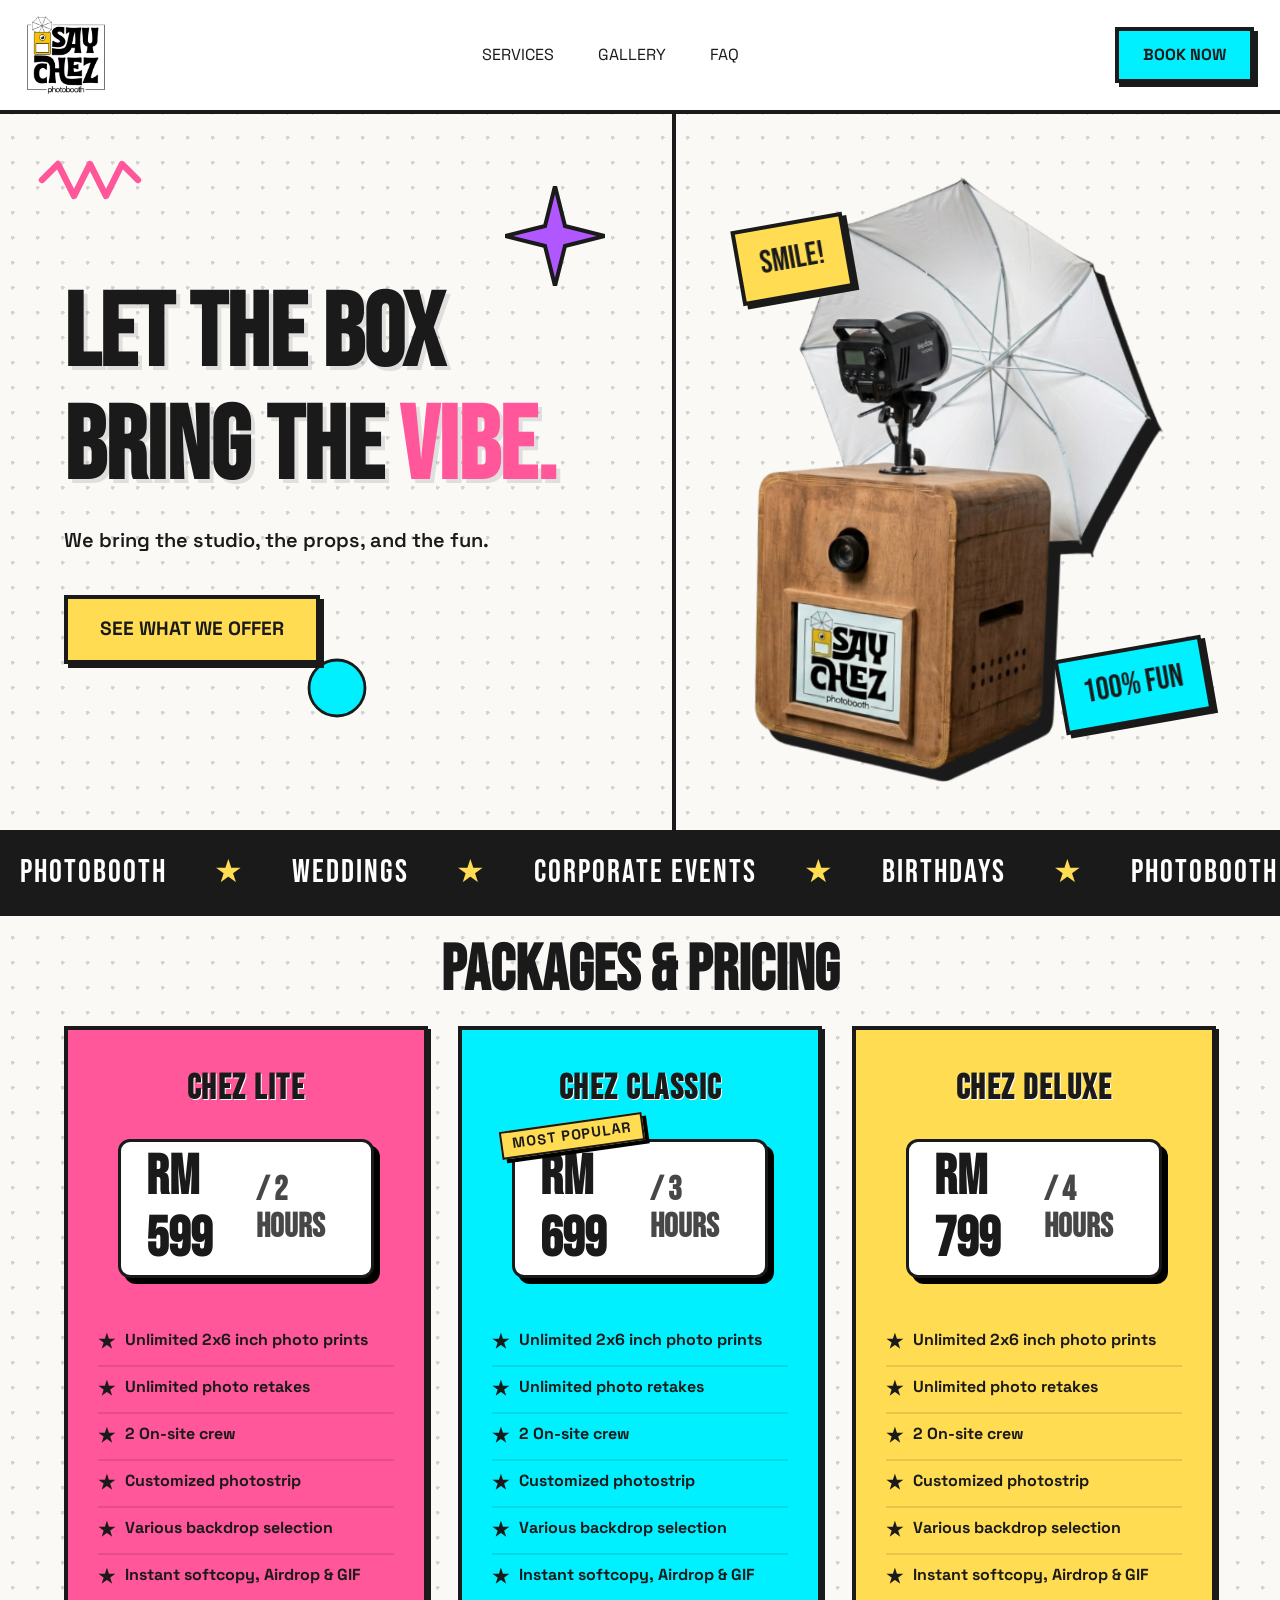
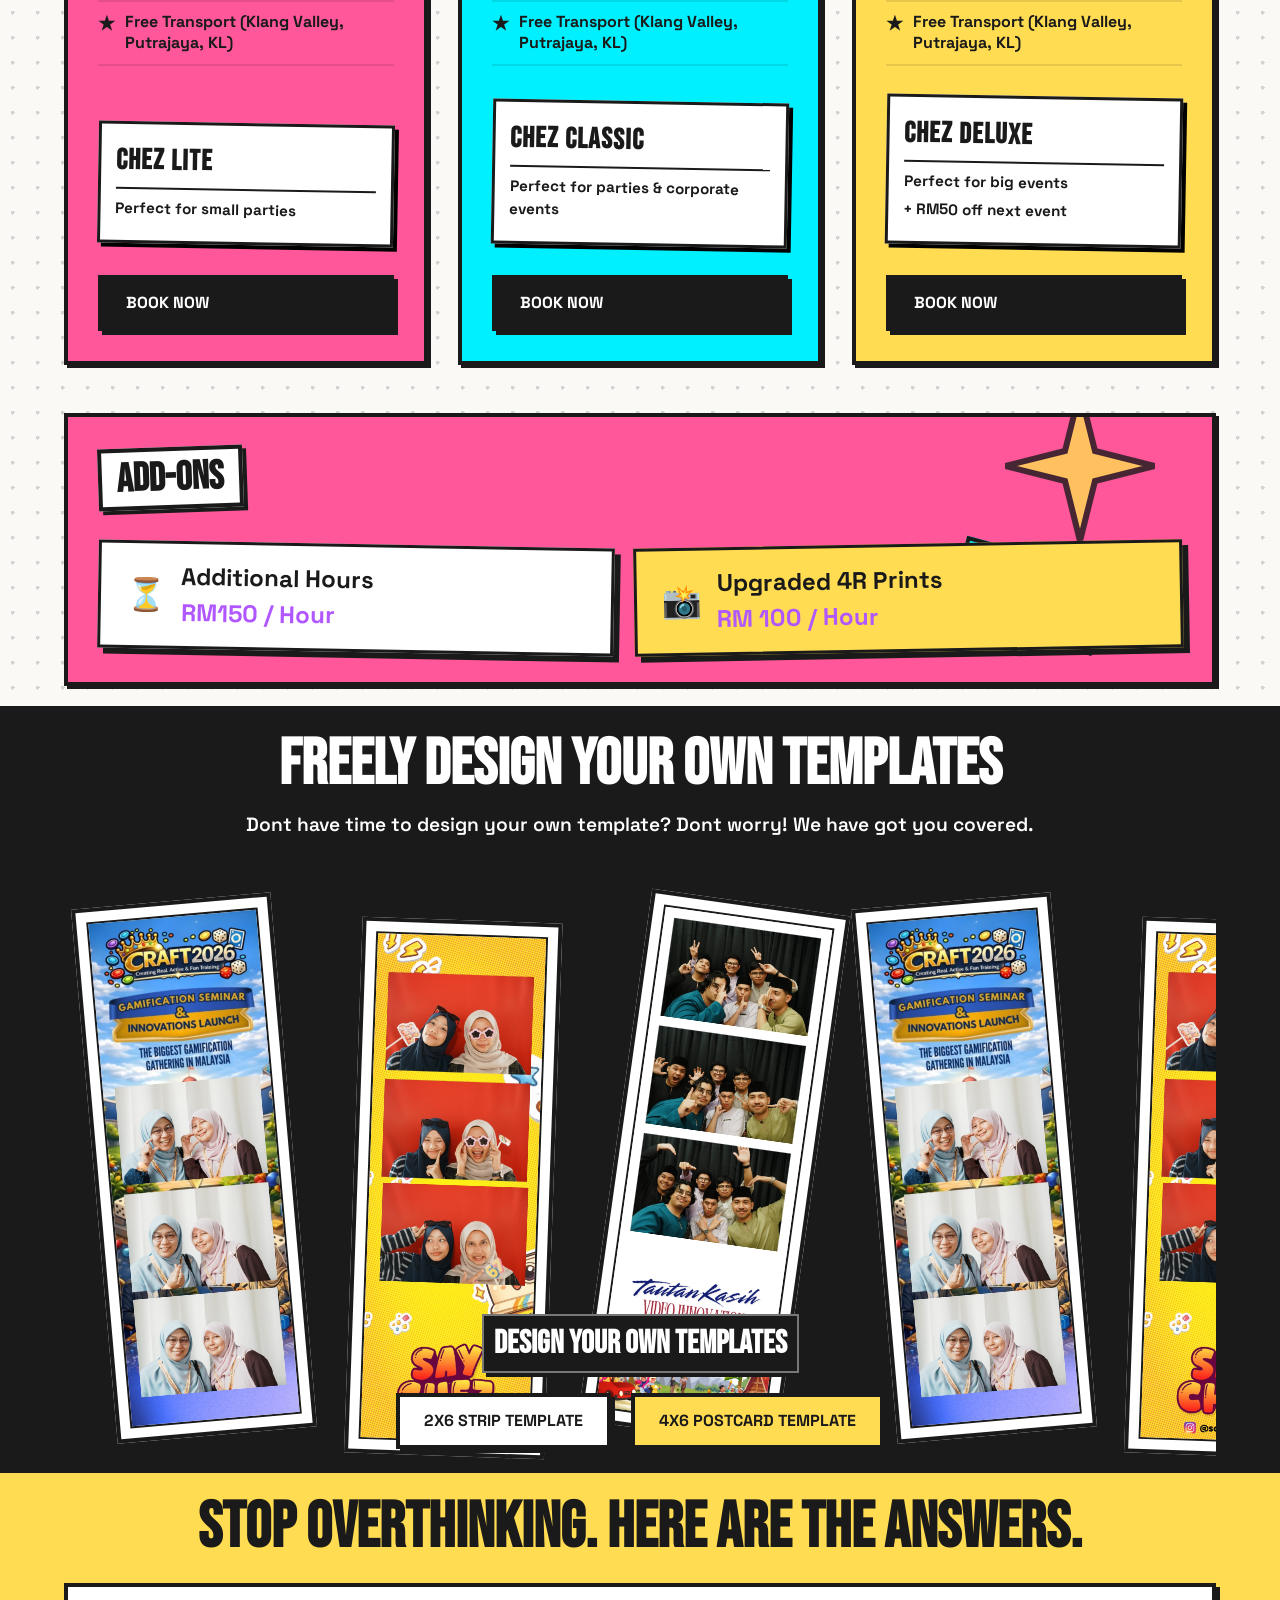
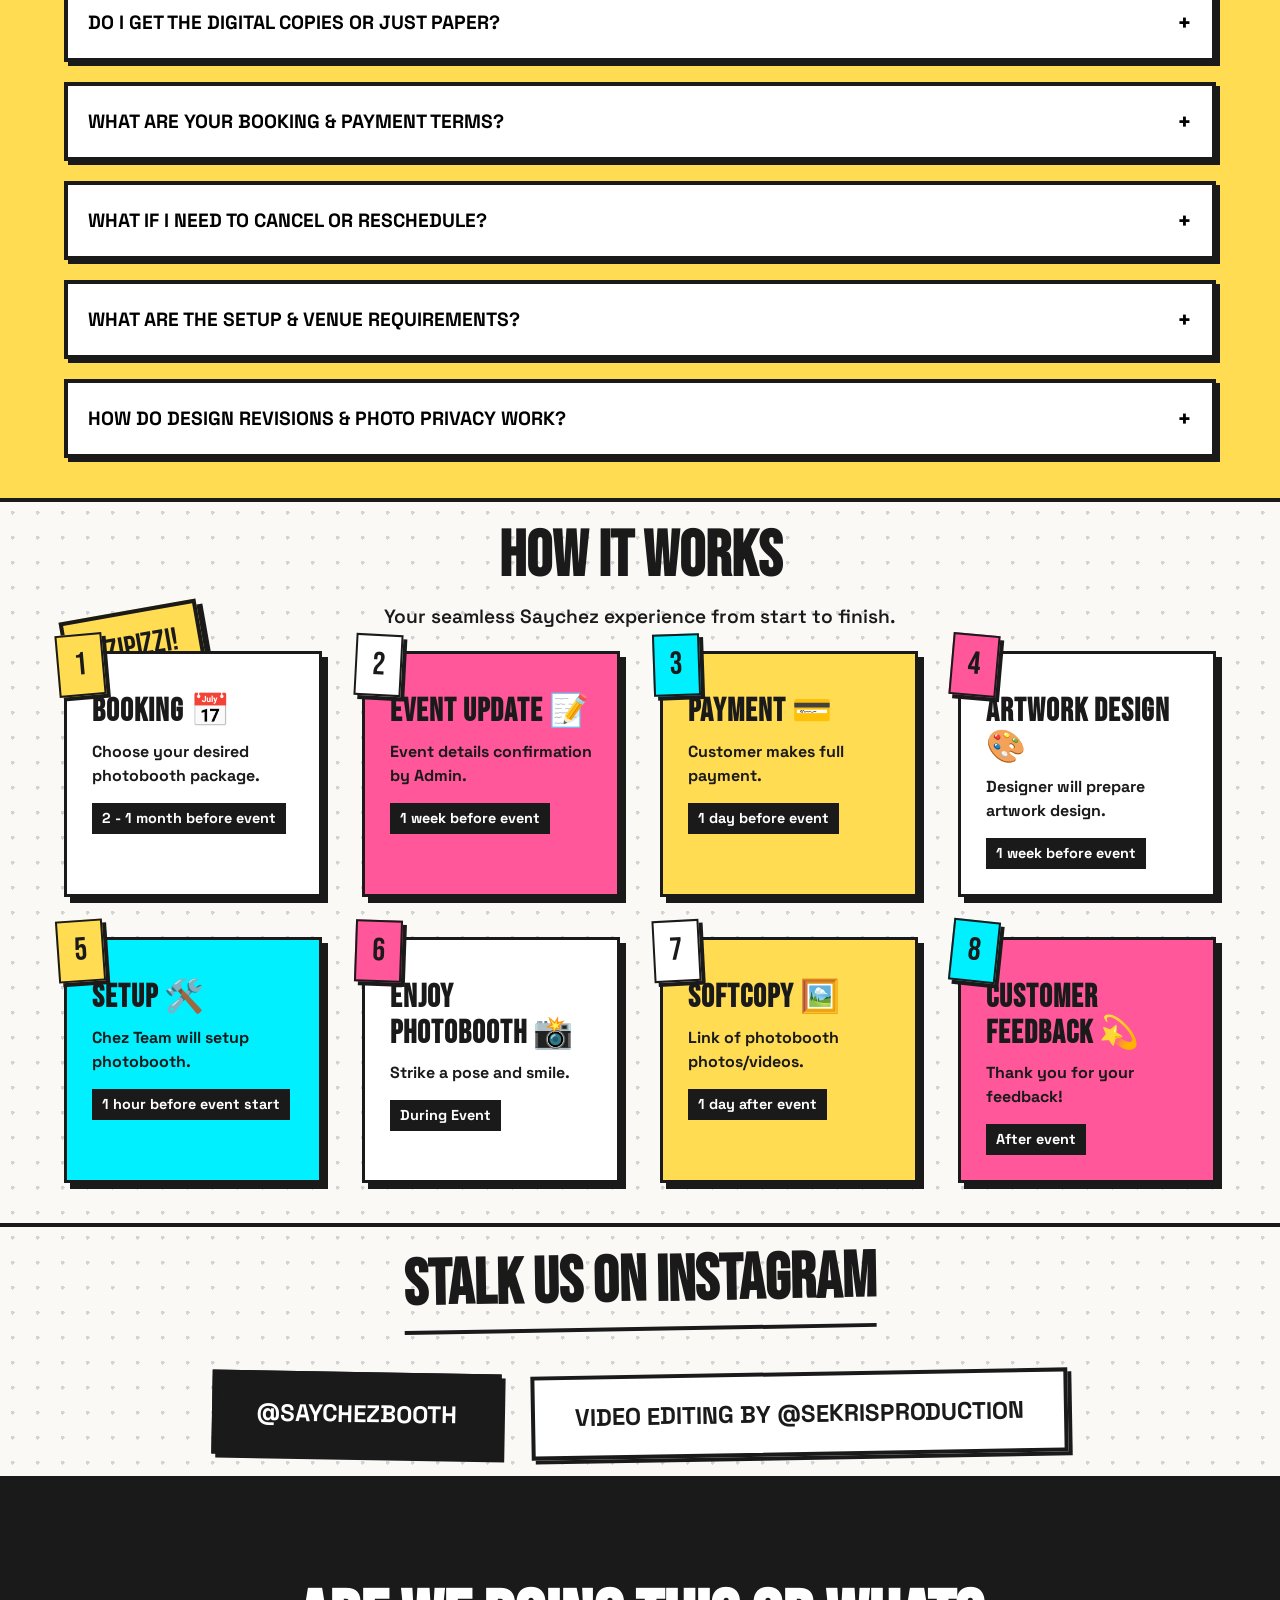
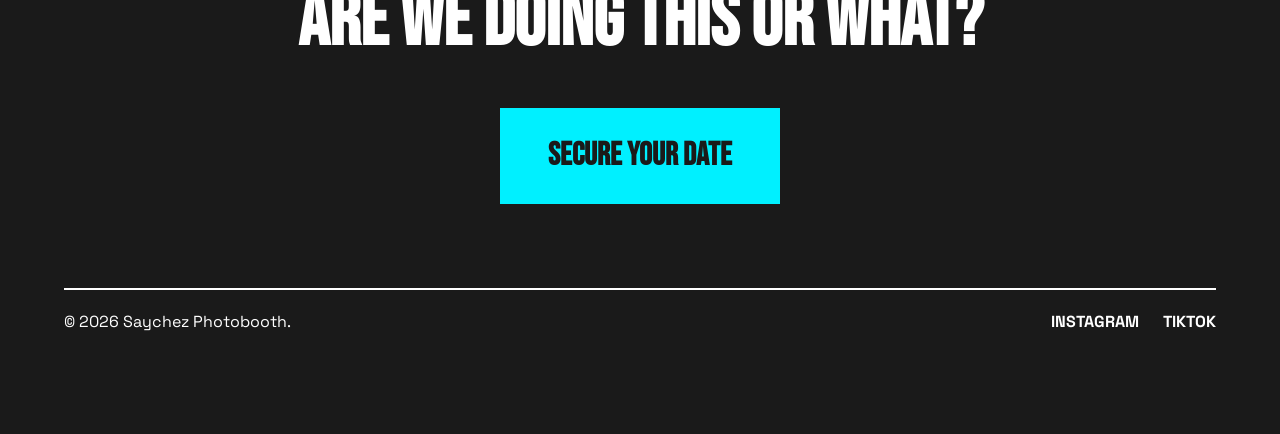
==== commit a3978b37: "Update package prices to RM 599, RM 699, and RM 799" ====
--- a/index.html
+++ b/index.html
@@ -83,9 +83,12 @@
         <div class="services-grid">
 
             <div class="card card-pink card-package reveal">
-                <div class="package-header" style="justify-content: center; flex-direction: column; align-items: center; margin-top: 10px;">
-                    <h3 style="font-family: 'Bebas Neue', sans-serif; font-size: 2.2rem; letter-spacing: 1.5px; margin-bottom: 10px; color: var(--black); text-shadow: 1px 1px 0px var(--white); text-transform: uppercase;">CHEZ LITE</h3>
-                    <h2 class="price">RM 780 <span style="font-size: 0.6em; opacity: 0.8;">/ 2 HOURS</span></h2>
+                <div class="package-header"
+                    style="justify-content: center; flex-direction: column; align-items: center; margin-top: 10px;">
+                    <h3
+                        style="font-family: 'Bebas Neue', sans-serif; font-size: 2.2rem; letter-spacing: 1.5px; margin-bottom: 10px; color: var(--black); text-shadow: 1px 1px 0px var(--white); text-transform: uppercase;">
+                        CHEZ LITE</h3>
+                    <h2 class="price">RM 599 <span style="font-size: 0.6em; opacity: 0.8;">/ 2 HOURS</span></h2>
                 </div>
 
                 <ul class="package-features">
@@ -110,9 +113,12 @@
                 <a href="form/" class="btn btn-black mt-auto">BOOK NOW</a>
             </div>
             <div class="card card-cyan card-package reveal" style="transition-delay: 0.1s;">
-                <div class="package-header" style="justify-content: center; flex-direction: column; align-items: center; margin-top: 10px;">
-                    <h3 style="font-family: 'Bebas Neue', sans-serif; font-size: 2.2rem; letter-spacing: 1.5px; margin-bottom: 10px; color: var(--black); text-shadow: 1px 1px 0px var(--white); text-transform: uppercase;">CHEZ CLASSIC</h3>
-                    <h2 class="price">RM 880 <span style="font-size: 0.6em; opacity: 0.8;">/ 3 HOURS</span><span
+                <div class="package-header"
+                    style="justify-content: center; flex-direction: column; align-items: center; margin-top: 10px;">
+                    <h3
+                        style="font-family: 'Bebas Neue', sans-serif; font-size: 2.2rem; letter-spacing: 1.5px; margin-bottom: 10px; color: var(--black); text-shadow: 1px 1px 0px var(--white); text-transform: uppercase;">
+                        CHEZ CLASSIC</h3>
+                    <h2 class="price">RM 699 <span style="font-size: 0.6em; opacity: 0.8;">/ 3 HOURS</span><span
                             class="popular-badge">MOST POPULAR</span></h2>
                 </div>
                 <ul class="package-features">
@@ -131,9 +137,12 @@
                 <a href="form/" class="btn btn-black mt-auto">BOOK NOW</a>
             </div>
             <div class="card card-yellow card-package reveal" style="transition-delay: 0.2s;">
-                <div class="package-header" style="justify-content: center; flex-direction: column; align-items: center; margin-top: 10px;">
-                    <h3 style="font-family: 'Bebas Neue', sans-serif; font-size: 2.2rem; letter-spacing: 1.5px; margin-bottom: 10px; color: var(--black); text-shadow: 1px 1px 0px var(--white); text-transform: uppercase;">CHEZ DELUXE</h3>
-                    <h2 class="price">RM 980 <span style="font-size: 0.6em; opacity: 0.8;">/ 4 HOURS</span></h2>
+                <div class="package-header"
+                    style="justify-content: center; flex-direction: column; align-items: center; margin-top: 10px;">
+                    <h3
+                        style="font-family: 'Bebas Neue', sans-serif; font-size: 2.2rem; letter-spacing: 1.5px; margin-bottom: 10px; color: var(--black); text-shadow: 1px 1px 0px var(--white); text-transform: uppercase;">
+                        CHEZ DELUXE</h3>
+                    <h2 class="price">RM 799 <span style="font-size: 0.6em; opacity: 0.8;">/ 4 HOURS</span></h2>
                 </div>
                 <ul class="package-features">
                     <li>Unlimited 2x6 inch photo prints</li>
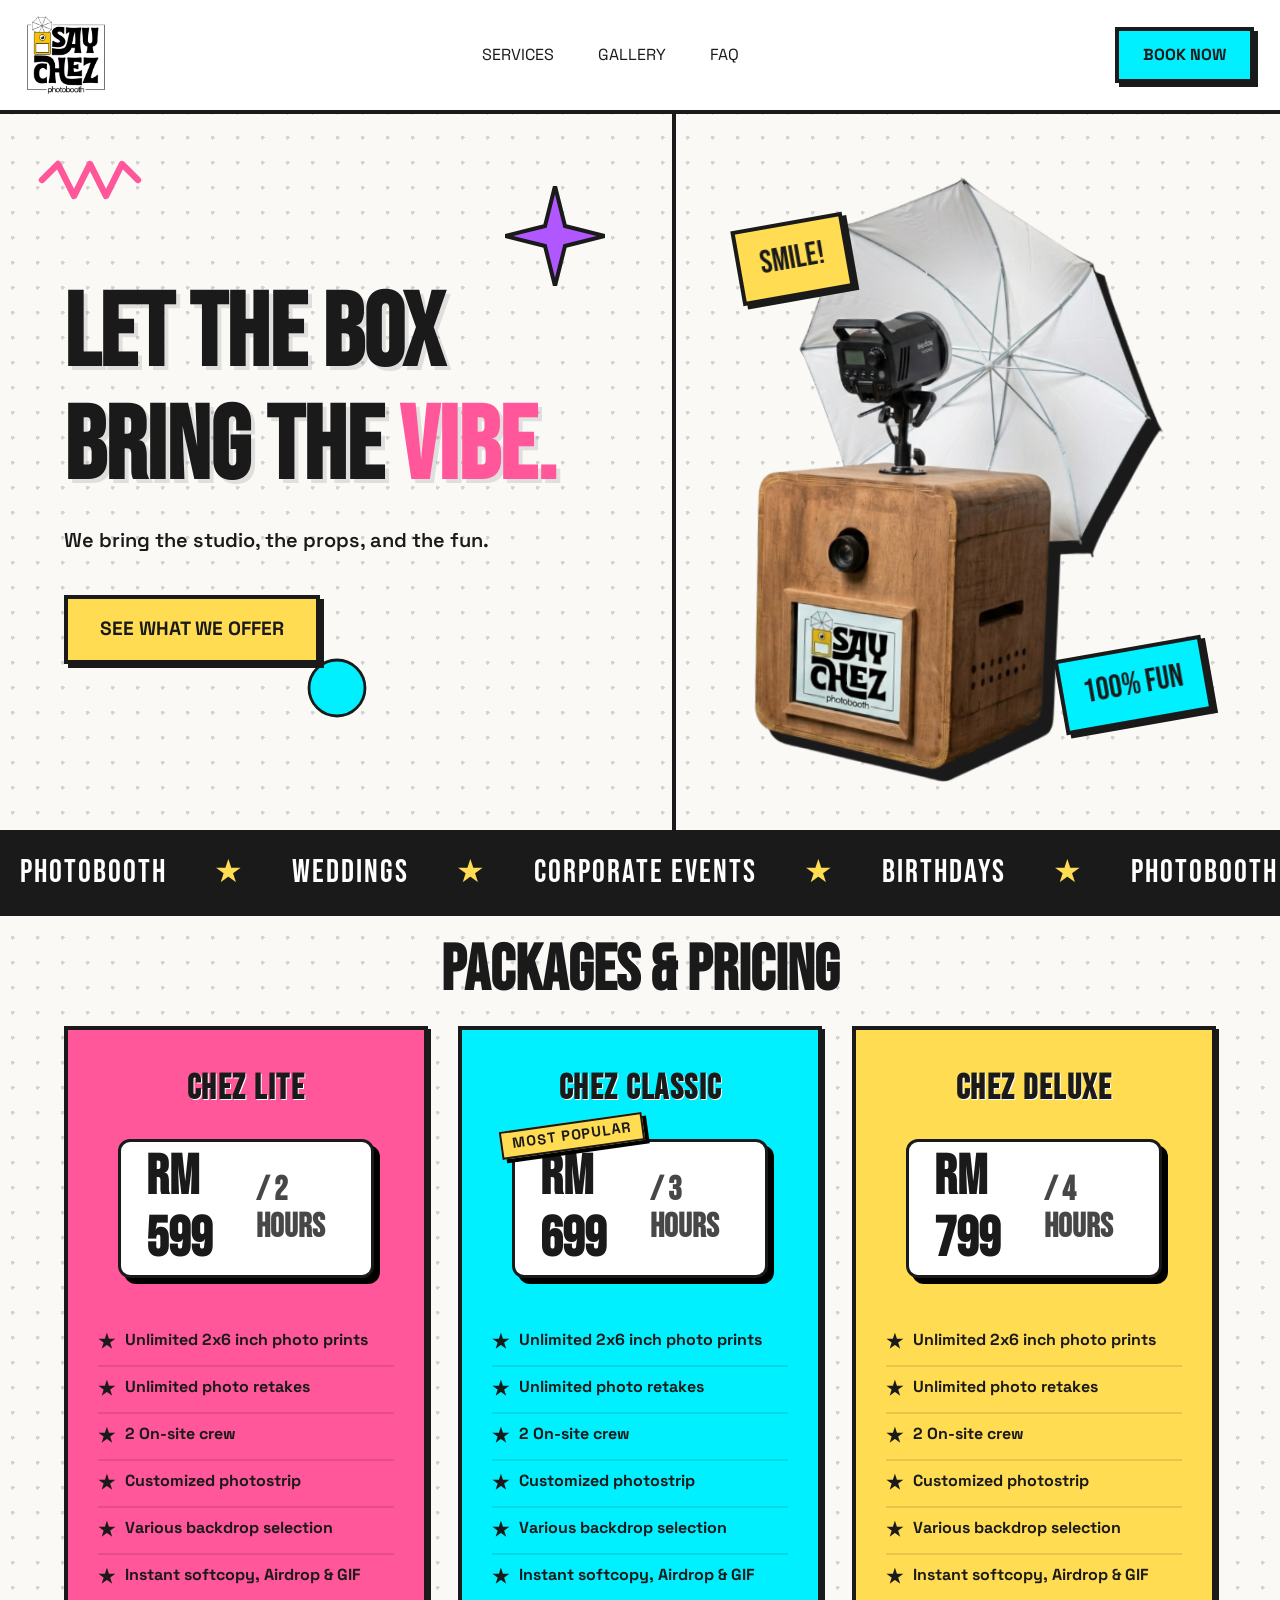
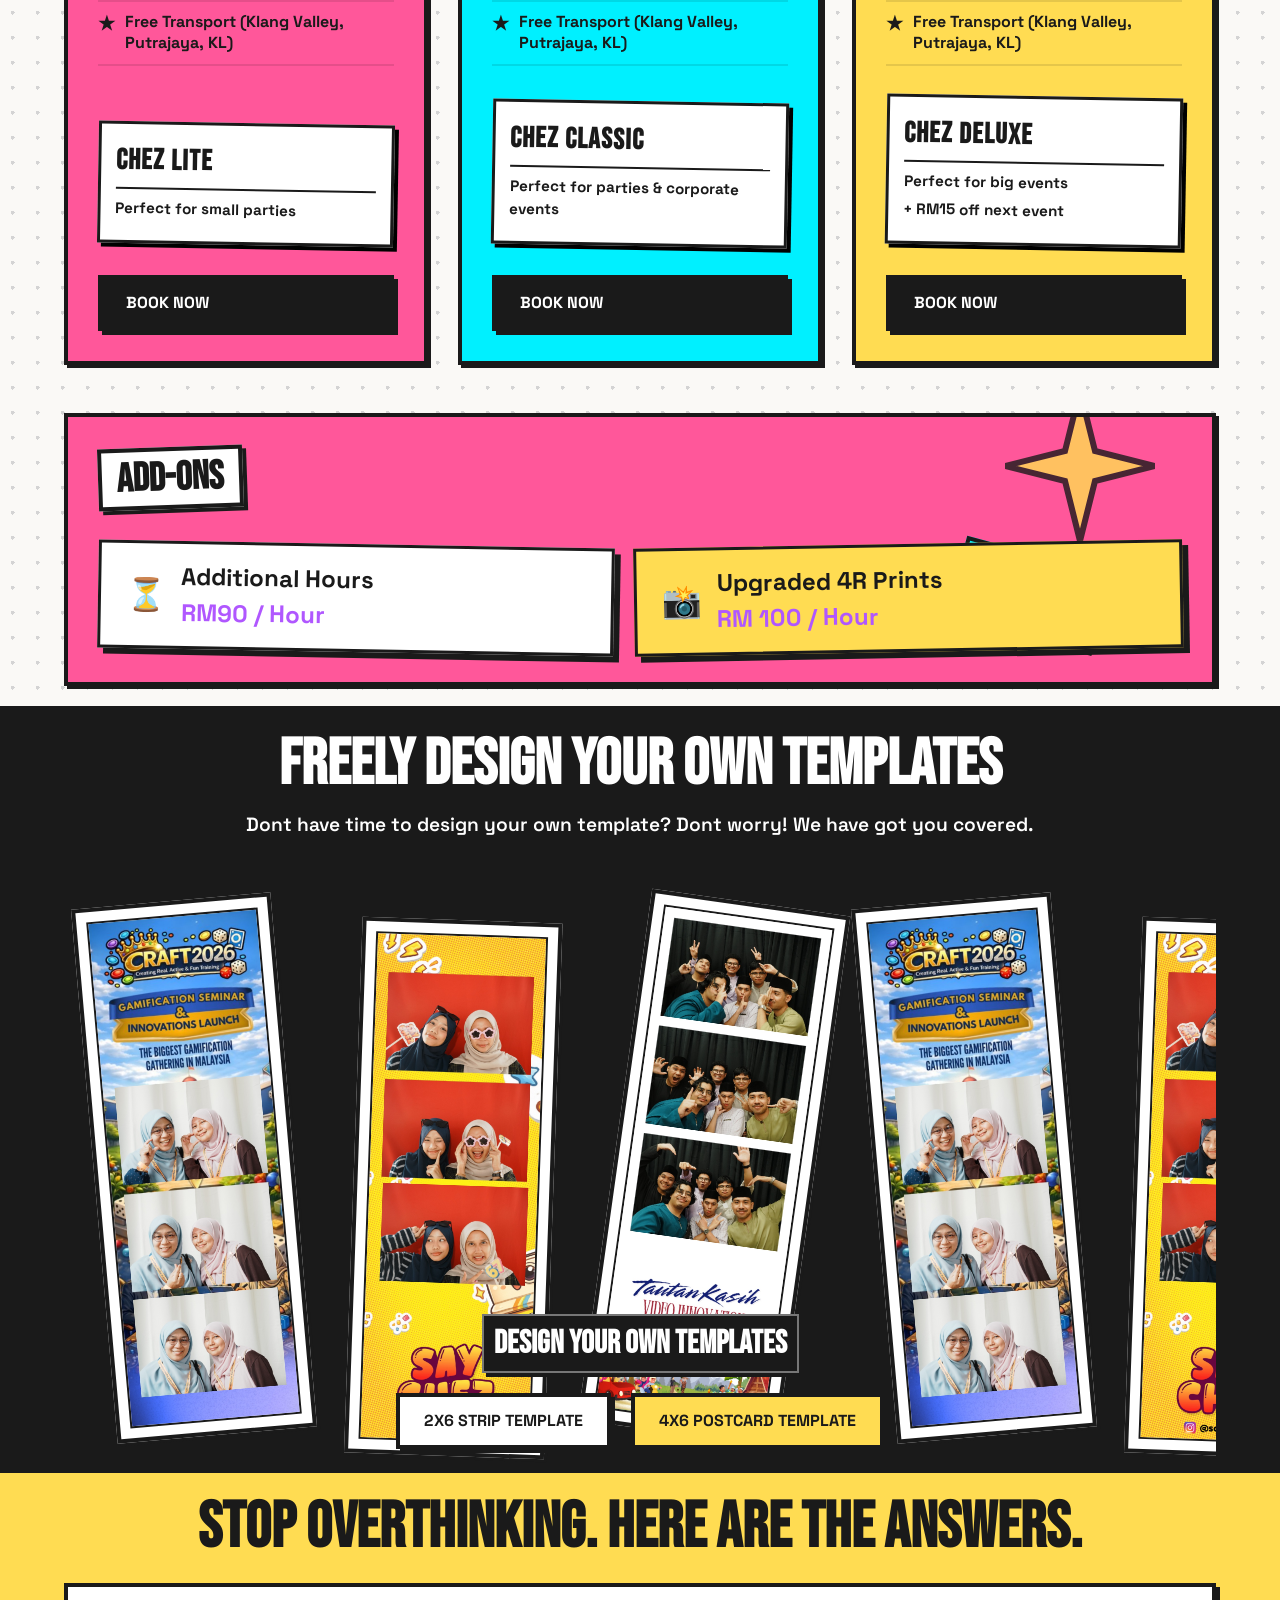
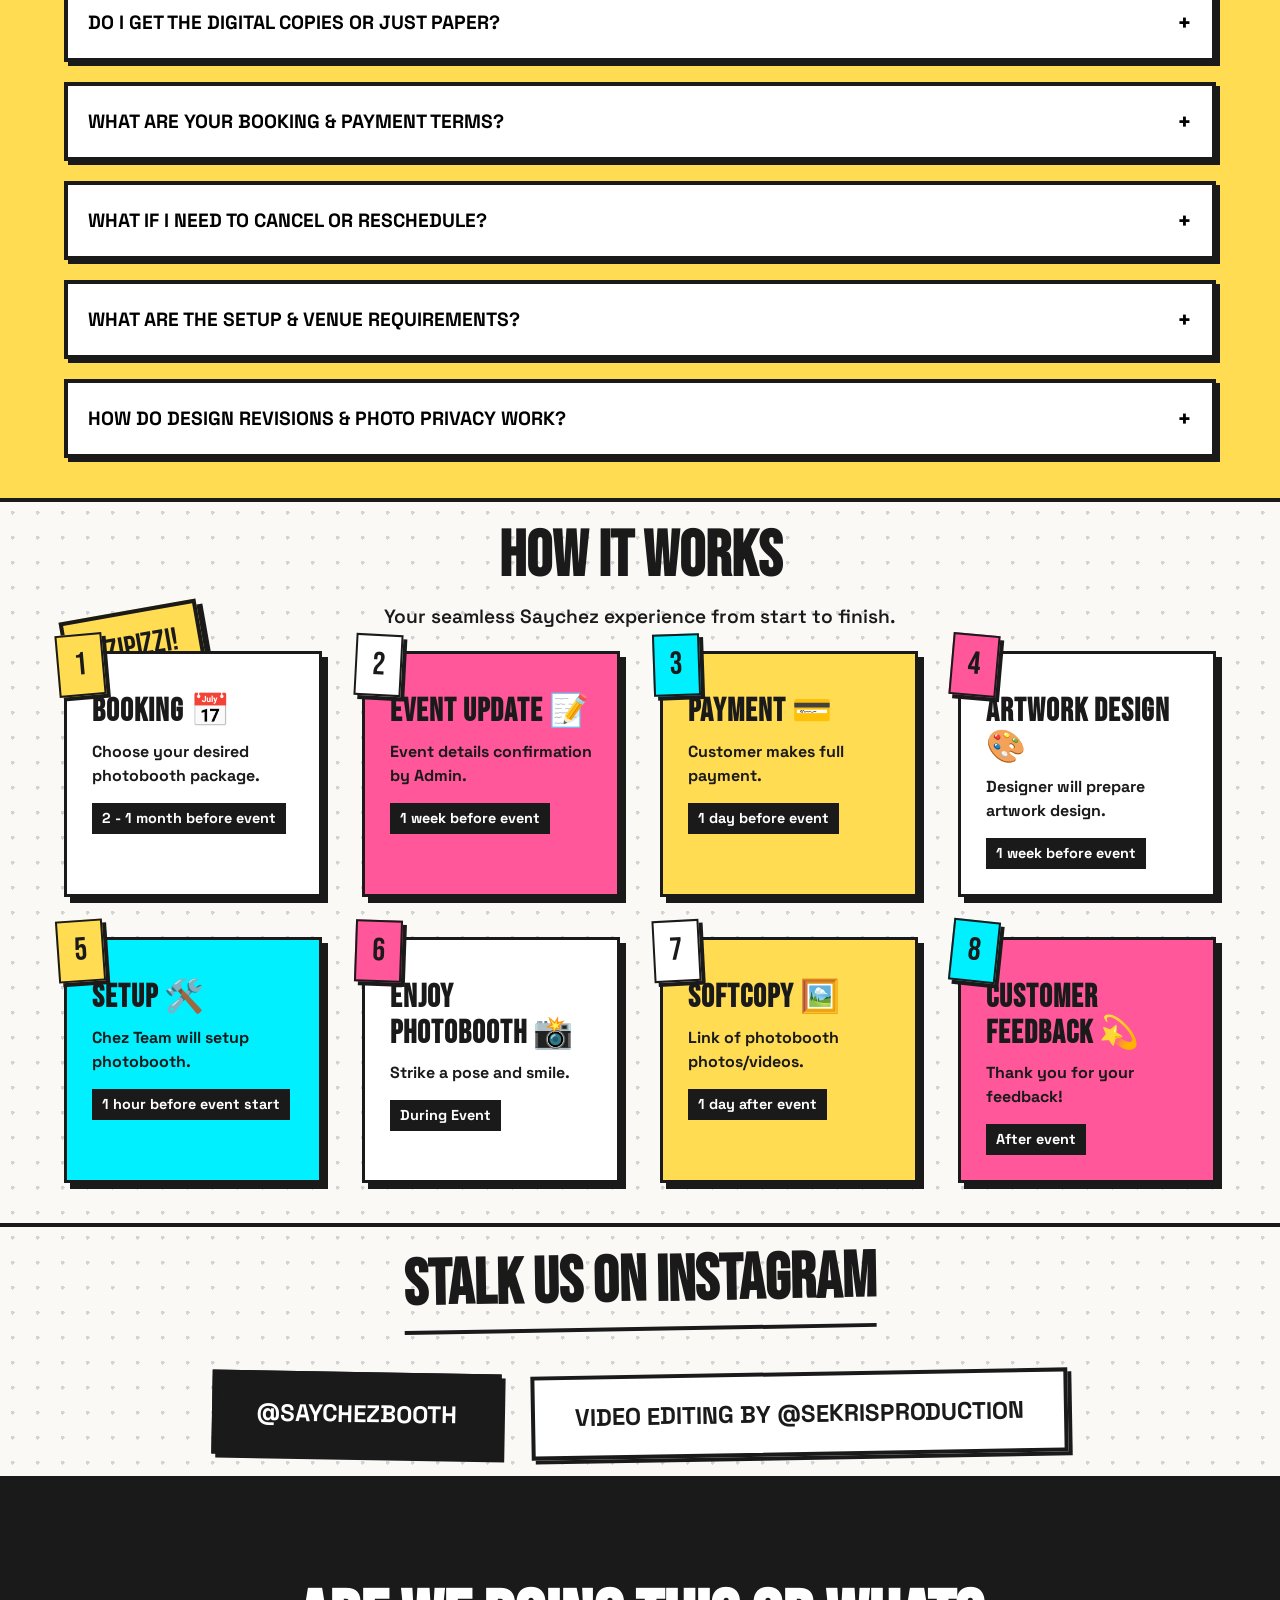
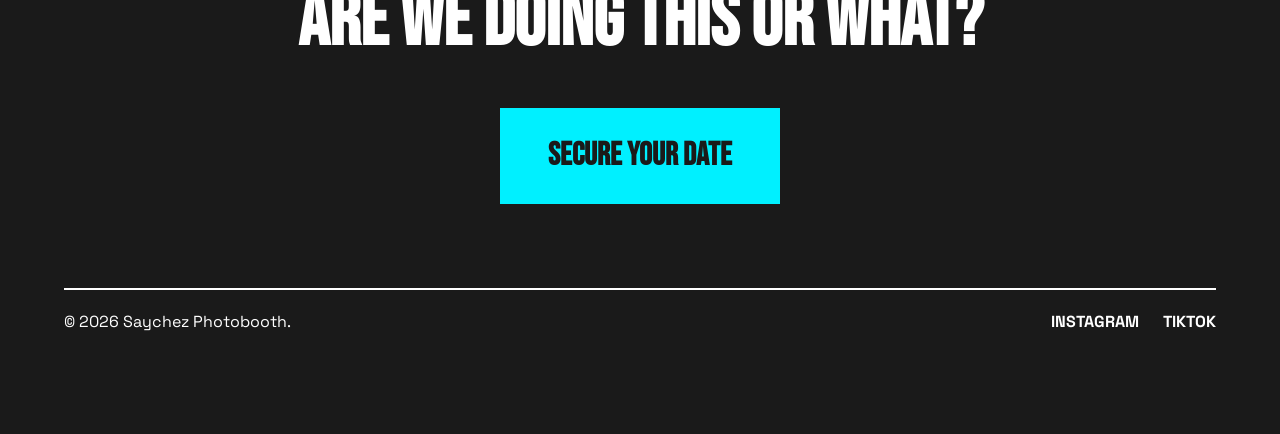
==== commit 70049421: "Remove Estimate No. of Pax field and update additional hours pricing" ====
--- a/index.html
+++ b/index.html
@@ -156,7 +156,7 @@
                 <div class="package-addons">
                     <strong>Chez Deluxe</strong>
                     <span>Perfect for big events</span>
-                    <span>+ RM50 off next event</span>
+                    <span>+ RM15 off next event</span>
                 </div>
                 <a href="form/" class="btn btn-black mt-auto">BOOK NOW</a>
             </div>
@@ -183,7 +183,7 @@
                         <span style="font-size: 2rem;">⏳</span>
                         <div>
                             <strong style="display: block;">Additional Hours</strong>
-                            <span style="font-weight: 700; color: var(--purple);">RM150 / Hour</span>
+                            <span style="font-weight: 700; color: var(--purple);">RM90 / Hour</span>
                         </div>
                     </div>
                     <div
